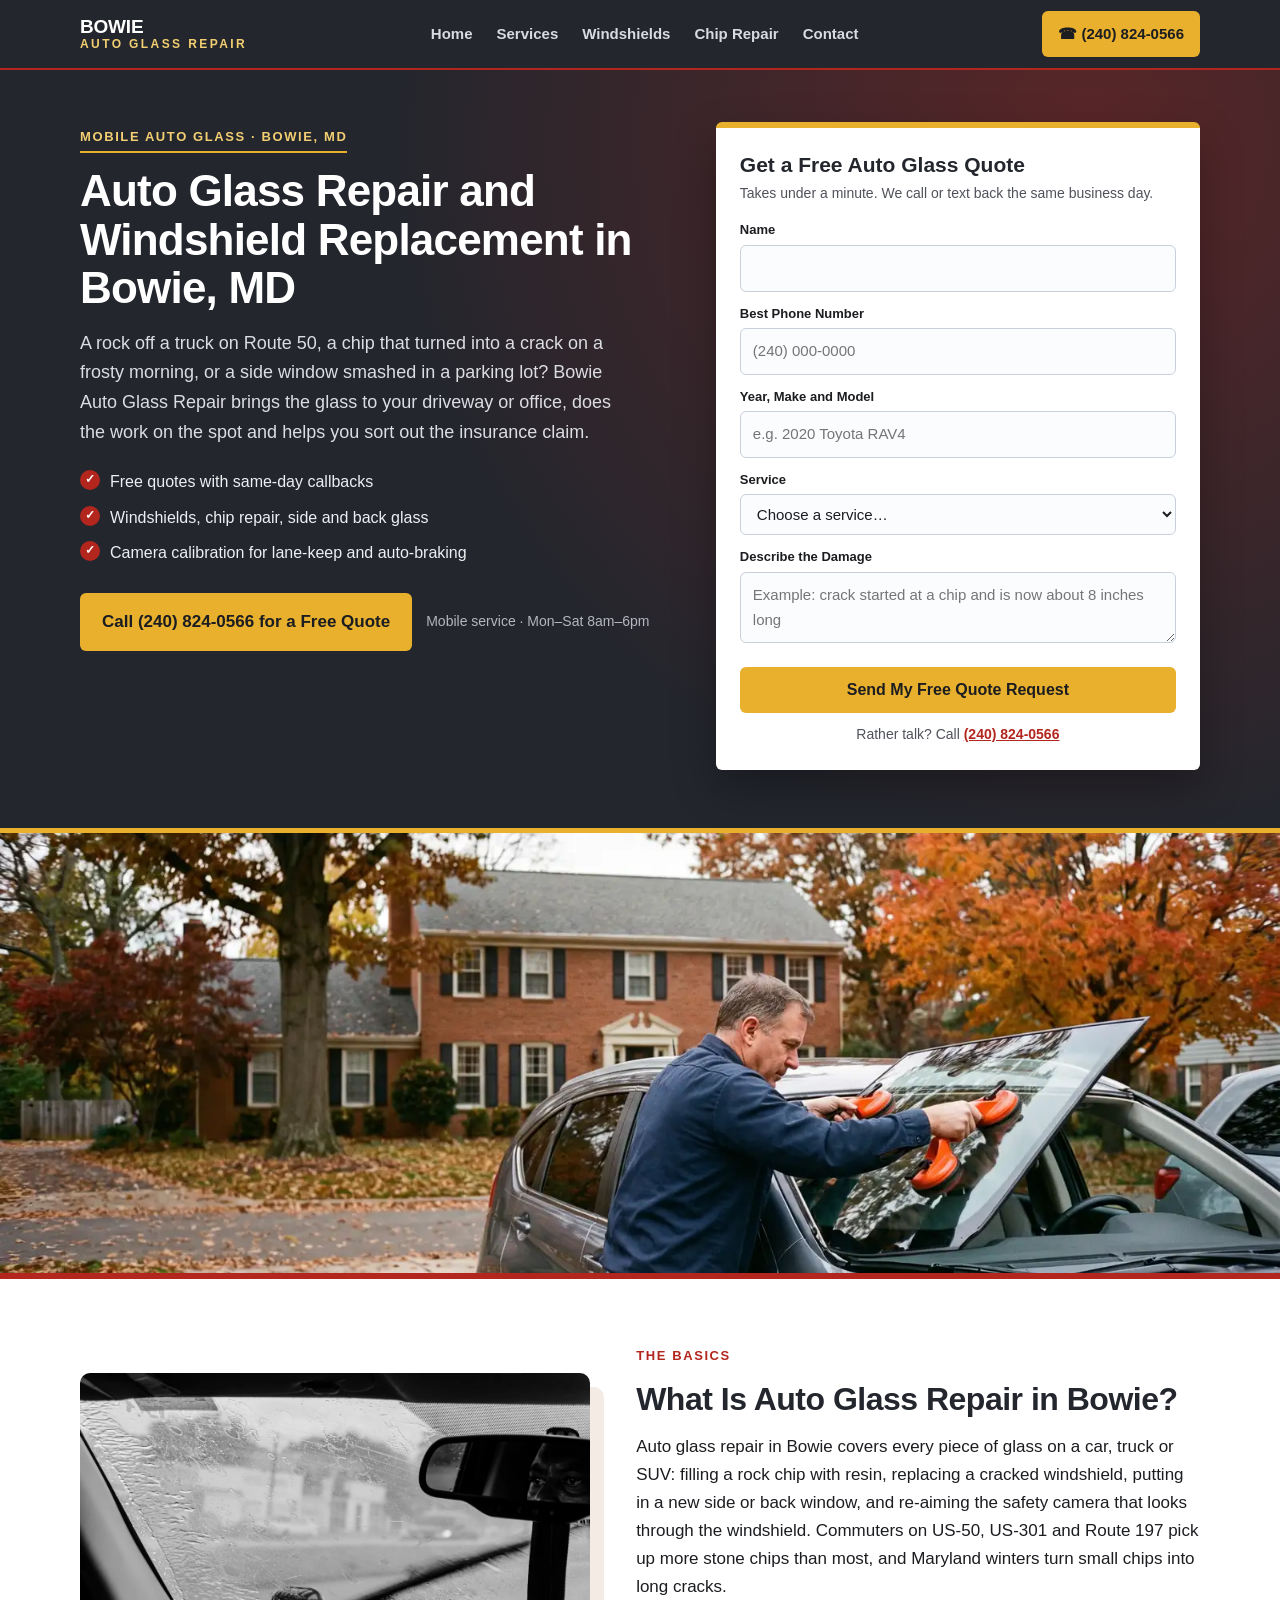
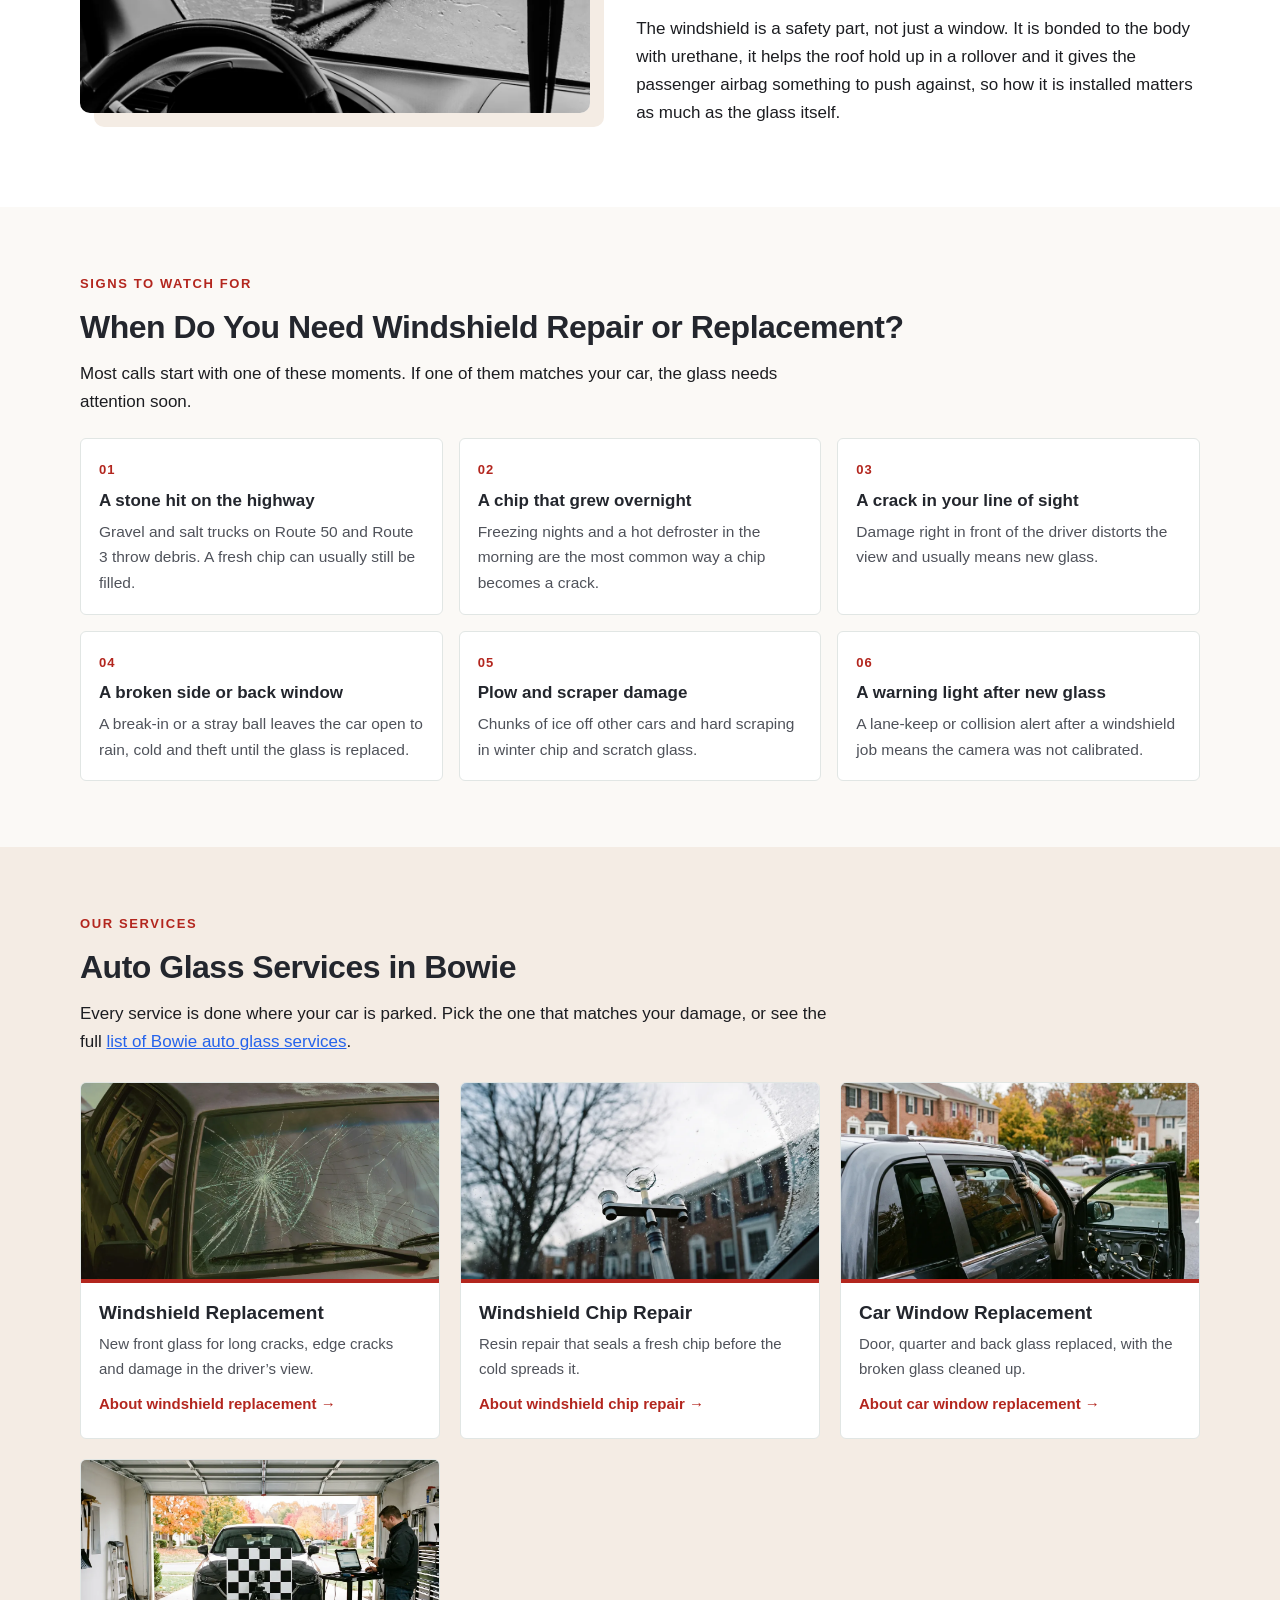
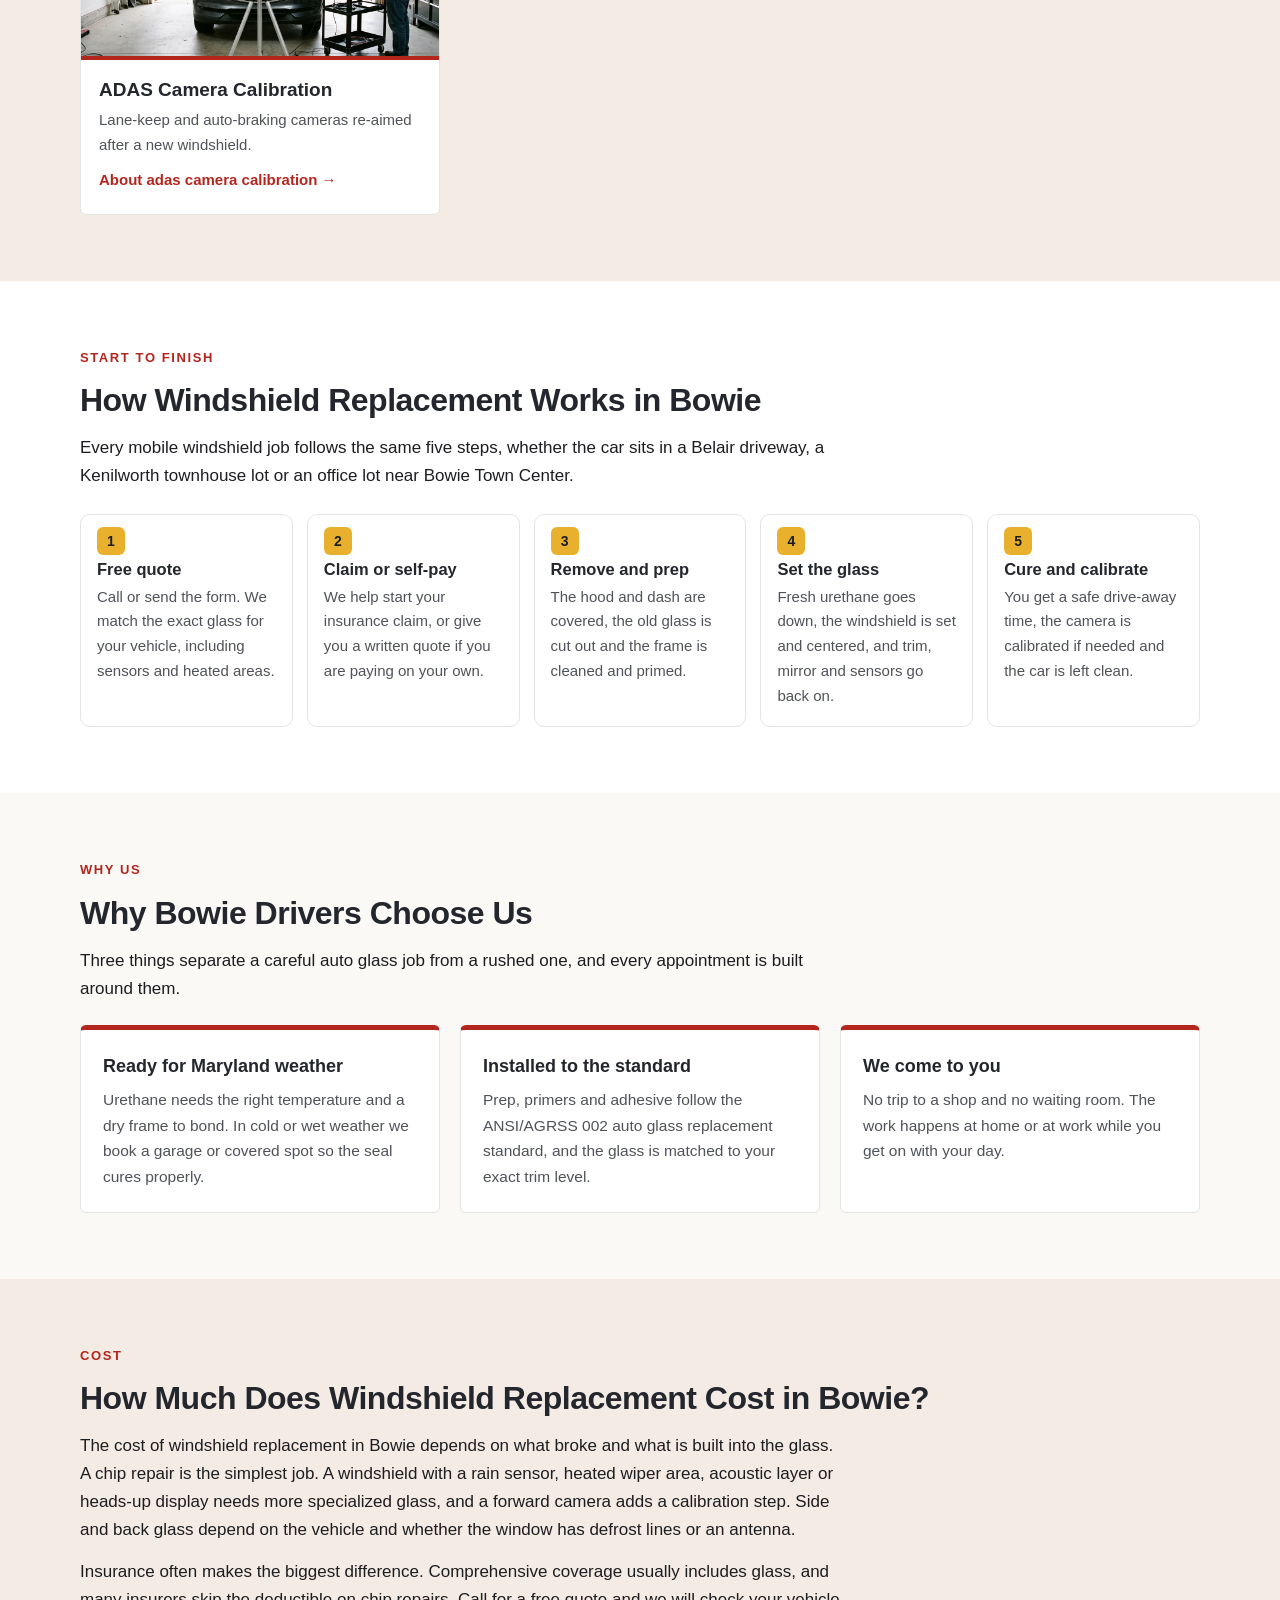
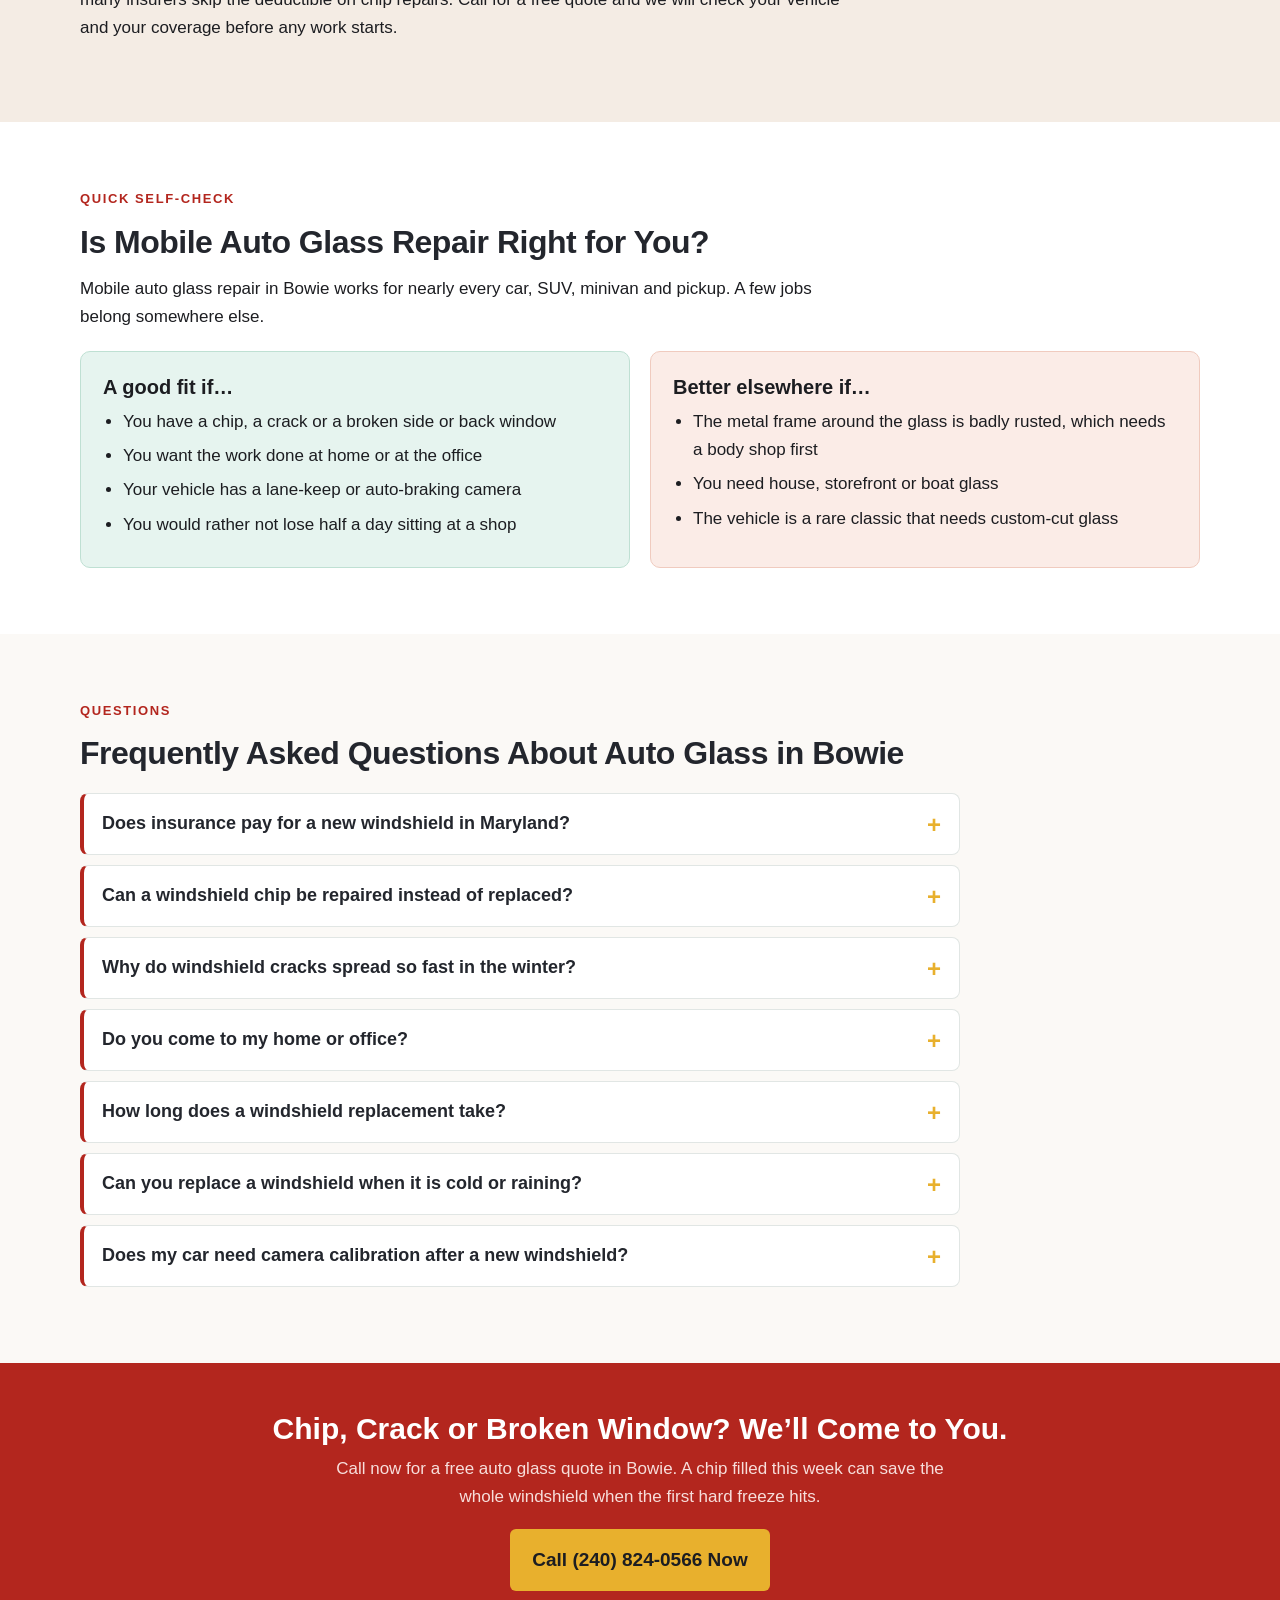
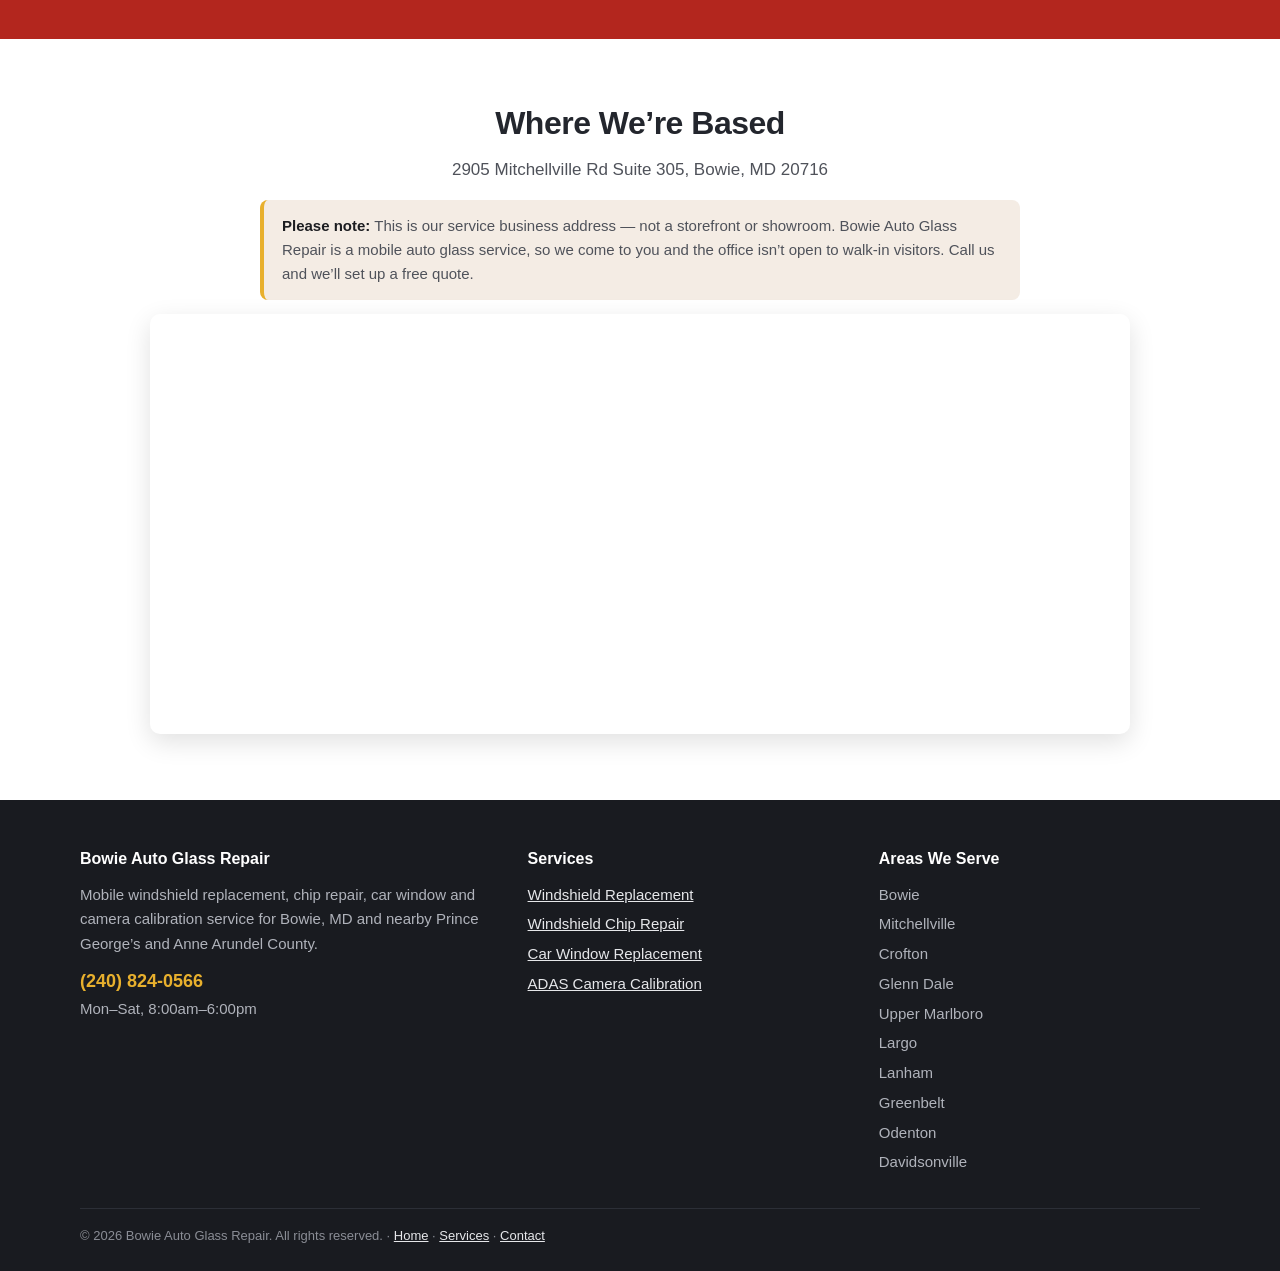
==== index.html @ 9d8c528e "Initial site build: Bowie Auto Glass Repair Co-Authored-By: Claude Opus 5.5 <noreply@anthropic.com> " ====
<!DOCTYPE html>
<html lang="en">
<head>
<meta charset="utf-8">
<meta name="viewport" content="width=device-width, initial-scale=1">
<title>Windshield Replacement Bowie MD | Mobile Auto Glass</title>
<meta name="description" content="Auto glass repair and windshield replacement in Bowie, MD. Mobile chip repair, car windows and ADAS calibration at your home or work. Free quotes.">
<link rel="canonical" href="https://www.bowieautoglassrepair.com/">
<meta property="og:title" content="Windshield Replacement Bowie MD | Mobile Auto Glass">
<meta property="og:description" content="Auto glass repair and windshield replacement in Bowie, MD. Mobile chip repair, car windows and ADAS calibration at your home or work. Free quotes.">
<meta property="og:type" content="website">
<meta property="og:url" content="https://www.bowieautoglassrepair.com/">
<meta property="og:image" content="https://www.bowieautoglassrepair.com/bowie-windshield-replacement-driveway.webp">
<link rel="stylesheet" href="styles.css">
<script type="application/ld+json">{
 "@context": "https://schema.org",
 "@type": "LocalBusiness",
 "name": "Bowie Auto Glass Repair",
 "telephone": "(240) 824-0566",
 "url": "https://www.bowieautoglassrepair.com/",
 "image": "https://www.bowieautoglassrepair.com/bowie-windshield-replacement-driveway.webp",
 "address": {
  "@type": "PostalAddress",
  "streetAddress": "2905 Mitchellville Rd Suite 305",
  "addressLocality": "Bowie",
  "addressRegion": "MD",
  "postalCode": "20716",
  "addressCountry": "US"
 },
 "areaServed": [
  "Bowie, MD",
  "Mitchellville, MD",
  "Crofton, MD",
  "Glenn Dale, MD",
  "Upper Marlboro, MD",
  "Largo, MD",
  "Lanham, MD",
  "Greenbelt, MD",
  "Odenton, MD",
  "Davidsonville, MD"
 ],
 "description": "Mobile auto glass repair and windshield replacement in Bowie, MD",
 "openingHours": "Mo-Sa 08:00-18:00"
}</script>
<script type="application/ld+json">{
 "@context": "https://schema.org",
 "@type": "FAQPage",
 "mainEntity": [
  {
   "@type": "Question",
   "name": "Does insurance pay for a new windshield in Maryland?",
   "acceptedAnswer": {
    "@type": "Answer",
    "text": "Glass damage is usually covered under the comprehensive part of an auto policy. Maryland does not have a law that waives the deductible for windshields, so what you pay depends on your deductible and whether your policy adds full glass coverage. Many insurers waive the deductible for a chip repair, so fixing a chip early often costs nothing."
   }
  },
  {
   "@type": "Question",
   "name": "Can a windshield chip be repaired instead of replaced?",
   "acceptedAnswer": {
    "@type": "Answer",
    "text": "Often it can. A chip smaller than a quarter, or a single crack shorter than about six inches, can usually be filled with resin if it is not at the edge of the glass or right in front of the driver. Tell us the size and where it sits and we will say which fix fits."
   }
  },
  {
   "@type": "Question",
   "name": "Why do windshield cracks spread so fast in the winter?",
   "acceptedAnswer": {
    "@type": "Answer",
    "text": "A chip is a weak spot in the outer layer of glass. On a cold Bowie morning, blasting hot defrost air or pouring warm water on an icy windshield makes the glass expand unevenly, and that stress runs the chip into a crack. Water that seeps into the chip and freezes overnight pushes it open too."
   }
  },
  {
   "@type": "Question",
   "name": "Do you come to my home or office?",
   "acceptedAnswer": {
    "@type": "Answer",
    "text": "Yes. Bowie Auto Glass Repair is a mobile service, so the technician works in your driveway, a townhouse lot or the parking lot at your job. The address on this site is a service office, not a shop where you drop the car off."
   }
  },
  {
   "@type": "Question",
   "name": "How long does a windshield replacement take?",
   "acceptedAnswer": {
    "@type": "Answer",
    "text": "The install takes about an hour. After that the urethane adhesive needs one to three hours before the car is safe to drive, depending on the product and the temperature. A chip repair is much quicker, usually about 30 minutes."
   }
  },
  {
   "@type": "Question",
   "name": "Can you replace a windshield when it is cold or raining?",
   "acceptedAnswer": {
    "@type": "Answer",
    "text": "The glass and the frame have to be dry and the adhesive needs to be within its working temperature to bond. In rain, snow or hard cold we work in a garage or a covered parking deck, or move the appointment to a better day."
   }
  },
  {
   "@type": "Question",
   "name": "Does my car need camera calibration after a new windshield?",
   "acceptedAnswer": {
    "@type": "Answer",
    "text": "If the vehicle has lane-keep assist, automatic emergency braking or adaptive cruise control, the camera behind the rearview mirror usually needs to be calibrated after the glass is replaced. We check for it when we give the quote."
   }
  }
 ]
}</script>
</head>
<body>
<!-- NAV -->
<header class="nav">
  <div class="wrap nav-in">
    <a class="brand" href="/">Bowie<span>Auto Glass Repair</span></a>
    <ul class="links">
      <li><a href="/">Home</a></li>
      <li><a href="services.html">Services</a></li>
      <li><a href="windshield-replacement-bowie-md.html">Windshields</a></li>
      <li><a href="windshield-repair-bowie-md.html">Chip Repair</a></li>
      <li><a href="contact.html">Contact</a></li>
    </ul>
    <a class="nav-call" href="tel:+12408240566">&#9742; (240) 824-0566</a>
  </div>
</header>
<!-- HERO -->
<section class="hero">
  <div class="wrap hero-grid">
    <div>
      <span class="tag">Mobile Auto Glass &middot; Bowie, MD</span>
      <h1>Auto Glass Repair and Windshield Replacement in Bowie, MD</h1>
      <p class="lead">A rock off a truck on Route 50, a chip that turned into a crack on a frosty morning, or a side window smashed in a parking lot? Bowie Auto Glass Repair brings the glass to your driveway or office, does the work on the spot and helps you sort out the insurance claim.</p>
      <ul class="hero-points"><li>Free quotes with same-day callbacks</li><li>Windshields, chip repair, side and back glass</li><li>Camera calibration for lane-keep and auto-braking</li></ul>
      <div class="call-big">
        <a class="btn btn-sun" href="tel:+12408240566">Call (240) 824-0566 for a Free Quote</a>
        <small>Mobile service &middot; Mon&ndash;Sat 8am&ndash;6pm</small>
      </div>
    </div>
    <div>
      <form class="quote" action="https://formspree.io/f/meaqqney" method="POST">
        <h2>Get a Free Auto Glass Quote</h2>
        <p class="sub">Takes under a minute. We call or text back the same business day.</p>
        <input type="hidden" name="_subject" value="New lead - Auto Glass Bowie (home)">
        <div class="field"><label for="q-name">Name</label><input id="q-name" name="name" type="text" autocomplete="name" required></div>
        <div class="field"><label for="q-phone">Best Phone Number</label><input id="q-phone" name="phone" type="tel" autocomplete="tel" placeholder="(240) 000-0000" required></div>
        <div class="field"><label for="q-vehicle">Year, Make and Model</label><input id="q-vehicle" name="vehicle" type="text" placeholder="e.g. 2020 Toyota RAV4"></div>
        <div class="field"><label for="q-service">Service</label><select id="q-service" name="service"><option value="">Choose a service&hellip;</option><option>Windshield Replacement</option><option>Windshield Chip Repair</option><option>Car Window Replacement</option><option>ADAS Camera Calibration</option><option>Something else / not sure</option></select></div>
        <div class="field"><label for="q-details">Describe the Damage</label><textarea id="q-details" name="details" placeholder="Example: crack started at a chip and is now about 8 inches long"></textarea></div>
        <input type="text" name="_gotcha" style="display:none" tabindex="-1" autocomplete="off">
        <button type="submit">Send My Free Quote Request</button>
        <p class="alt">Rather talk? Call <a href="tel:+12408240566">(240) 824-0566</a></p>
      </form>
    </div>
  </div>
</section>
<div class="band"><img src="bowie-windshield-replacement-driveway.webp" alt="Technician installing a new windshield on an SUV in a Bowie, MD driveway" width="1600" height="900"></div>

<!-- WHAT -->
<section class="sec alt">
  <div class="wrap two">
    <img src="iced-windshield-wipers.webp" alt="Iced-over windshield seen from the driver seat on a winter morning near Bowie" loading="lazy" width="1200" height="800">
    <div>
      <p class="kicker">The basics</p>
      <h2>What Is Auto Glass Repair in Bowie?</h2>
      <p>Auto glass repair in Bowie covers every piece of glass on a car, truck or SUV: filling a rock chip with resin, replacing a cracked windshield, putting in a new side or back window, and re-aiming the safety camera that looks through the windshield. Commuters on US-50, US-301 and Route 197 pick up more stone chips than most, and Maryland winters turn small chips into long cracks.</p>
      <p>The windshield is a safety part, not just a window. It is bonded to the body with urethane, it helps the roof hold up in a rollover and it gives the passenger airbag something to push against, so how it is installed matters as much as the glass itself.</p>
    </div>
  </div>
</section>

<!-- WHEN -->
<section class="sec">
  <div class="wrap">
    <p class="kicker">Signs to watch for</p>
    <h2>When Do You Need Windshield Repair or Replacement?</h2>
    <p>Most calls start with one of these moments. If one of them matches your car, the glass needs attention soon.</p>
    <div class="signs"><div class="sign"><strong>A stone hit on the highway</strong><p>Gravel and salt trucks on Route 50 and Route 3 throw debris. A fresh chip can usually still be filled.</p></div><div class="sign"><strong>A chip that grew overnight</strong><p>Freezing nights and a hot defroster in the morning are the most common way a chip becomes a crack.</p></div><div class="sign"><strong>A crack in your line of sight</strong><p>Damage right in front of the driver distorts the view and usually means new glass.</p></div><div class="sign"><strong>A broken side or back window</strong><p>A break-in or a stray ball leaves the car open to rain, cold and theft until the glass is replaced.</p></div><div class="sign"><strong>Plow and scraper damage</strong><p>Chunks of ice off other cars and hard scraping in winter chip and scratch glass.</p></div><div class="sign"><strong>A warning light after new glass</strong><p>A lane-keep or collision alert after a windshield job means the camera was not calibrated.</p></div></div>
  </div>
</section>

<!-- SERVICES GRID -->
<section class="sec coq">
  <div class="wrap">
    <p class="kicker">Our services</p>
    <h2>Auto Glass Services in Bowie</h2>
    <p>Every service is done where your car is parked. Pick the one that matches your damage, or see the full <a class="body-link" href="services.html" style="color: #2563eb; text-decoration: underline;">list of Bowie auto glass services</a>.</p>
    <div class="cards"><a class="card" href="windshield-replacement-bowie-md.html"><img src="broken-windshield-spiderweb-crack.webp" alt="Broken windshield ready for replacement in Bowie" loading="lazy" width="600" height="400"><div class="cb"><h3>Windshield Replacement</h3><p>New front glass for long cracks, edge cracks and damage in the driver&rsquo;s view.</p><span class="more">About windshield replacement &rarr;</span></div></a><a class="card" href="windshield-repair-bowie-md.html"><img src="windshield-chip-repair-bowie.webp" alt="Windshield chip repair tool on a frosty windshield in Bowie, MD" loading="lazy" width="600" height="400"><div class="cb"><h3>Windshield Chip Repair</h3><p>Resin repair that seals a fresh chip before the cold spreads it.</p><span class="more">About windshield chip repair &rarr;</span></div></a><a class="card" href="car-window-replacement-bowie-md.html"><img src="car-door-window-replacement.webp" alt="Technician replacing a minivan door window in a Bowie townhouse lot" loading="lazy" width="600" height="400"><div class="cb"><h3>Car Window Replacement</h3><p>Door, quarter and back glass replaced, with the broken glass cleaned up.</p><span class="more">About car window replacement &rarr;</span></div></a><a class="card" href="adas-calibration-bowie-md.html"><img src="adas-camera-calibration-garage.webp" alt="ADAS camera calibration target set up in a Bowie garage" loading="lazy" width="600" height="400"><div class="cb"><h3>ADAS Camera Calibration</h3><p>Lane-keep and auto-braking cameras re-aimed after a new windshield.</p><span class="more">About adas camera calibration &rarr;</span></div></a></div>
  </div>
</section>

<!-- HOW -->
<section class="sec alt">
  <div class="wrap">
    <p class="kicker">Start to finish</p>
    <h2>How Windshield Replacement Works in Bowie</h2>
    <p>Every mobile windshield job follows the same five steps, whether the car sits in a Belair driveway, a Kenilworth townhouse lot or an office lot near Bowie Town Center.</p>
    <ol class="steps">
      <li data-n="1"><strong>Free quote</strong><p>Call or send the form. We match the exact glass for your vehicle, including sensors and heated areas.</p></li>
      <li data-n="2"><strong>Claim or self-pay</strong><p>We help start your insurance claim, or give you a written quote if you are paying on your own.</p></li>
      <li data-n="3"><strong>Remove and prep</strong><p>The hood and dash are covered, the old glass is cut out and the frame is cleaned and primed.</p></li>
      <li data-n="4"><strong>Set the glass</strong><p>Fresh urethane goes down, the windshield is set and centered, and trim, mirror and sensors go back on.</p></li>
      <li data-n="5"><strong>Cure and calibrate</strong><p>You get a safe drive-away time, the camera is calibrated if needed and the car is left clean.</p></li>
    </ol>
  </div>
</section>

<!-- WHY -->
<section class="sec">
  <div class="wrap">
    <p class="kicker">Why us</p>
    <h2>Why Bowie Drivers Choose Us</h2>
    <p>Three things separate a careful auto glass job from a rushed one, and every appointment is built around them.</p>
    <div class="why">
      <div><strong>Ready for Maryland weather</strong><p>Urethane needs the right temperature and a dry frame to bond. In cold or wet weather we book a garage or covered spot so the seal cures properly.</p></div>
      <div><strong>Installed to the standard</strong><p>Prep, primers and adhesive follow the ANSI/AGRSS 002 auto glass replacement standard, and the glass is matched to your exact trim level.</p></div>
      <div><strong>We come to you</strong><p>No trip to a shop and no waiting room. The work happens at home or at work while you get on with your day.</p></div>
    </div>
  </div>
</section>

<!-- COST -->
<section class="sec coq">
  <div class="wrap">
    <p class="kicker">Cost</p>
    <h2>How Much Does Windshield Replacement Cost in Bowie?</h2>
    <p>The cost of windshield replacement in Bowie depends on what broke and what is built into the glass. A chip repair is the simplest job. A windshield with a rain sensor, heated wiper area, acoustic layer or heads-up display needs more specialized glass, and a forward camera adds a calibration step. Side and back glass depend on the vehicle and whether the window has defrost lines or an antenna.</p>
    <p>Insurance often makes the biggest difference. Comprehensive coverage usually includes glass, and many insurers skip the deductible on chip repairs. Call for a free quote and we will check your vehicle and your coverage before any work starts.</p>
  </div>
</section>

<!-- FIT -->
<section class="sec alt">
  <div class="wrap">
    <p class="kicker">Quick self-check</p>
    <h2>Is Mobile Auto Glass Repair Right for You?</h2>
    <p>Mobile auto glass repair in Bowie works for nearly every car, SUV, minivan and pickup. A few jobs belong somewhere else.</p>
    <div class="fit">
      <div class="yes"><h3>A good fit if&hellip;</h3><ul><li>You have a chip, a crack or a broken side or back window</li><li>You want the work done at home or at the office</li><li>Your vehicle has a lane-keep or auto-braking camera</li><li>You would rather not lose half a day sitting at a shop</li></ul></div>
      <div class="no"><h3>Better elsewhere if&hellip;</h3><ul><li>The metal frame around the glass is badly rusted, which needs a body shop first</li><li>You need house, storefront or boat glass</li><li>The vehicle is a rare classic that needs custom-cut glass</li></ul></div>
    </div>
  </div>
</section>

<!-- FAQ -->
<section class="sec">
  <div class="wrap">
    <p class="kicker">Questions</p>
    <h2>Frequently Asked Questions About Auto Glass in Bowie</h2>
    <div class="faq"><details><summary><h3>Does insurance pay for a new windshield in Maryland?</h3></summary><div class="ans"><p>Glass damage is usually covered under the comprehensive part of an auto policy. Maryland does not have a law that waives the deductible for windshields, so what you pay depends on your deductible and whether your policy adds full glass coverage. Many insurers waive the deductible for a chip repair, so fixing a chip early often costs nothing.</p></div></details><details><summary><h3>Can a windshield chip be repaired instead of replaced?</h3></summary><div class="ans"><p>Often it can. A chip smaller than a quarter, or a single crack shorter than about six inches, can usually be filled with resin if it is not at the edge of the glass or right in front of the driver. Tell us the size and where it sits and we will say which fix fits.</p></div></details><details><summary><h3>Why do windshield cracks spread so fast in the winter?</h3></summary><div class="ans"><p>A chip is a weak spot in the outer layer of glass. On a cold Bowie morning, blasting hot defrost air or pouring warm water on an icy windshield makes the glass expand unevenly, and that stress runs the chip into a crack. Water that seeps into the chip and freezes overnight pushes it open too.</p></div></details><details><summary><h3>Do you come to my home or office?</h3></summary><div class="ans"><p>Yes. Bowie Auto Glass Repair is a mobile service, so the technician works in your driveway, a townhouse lot or the parking lot at your job. The address on this site is a service office, not a shop where you drop the car off.</p></div></details><details><summary><h3>How long does a windshield replacement take?</h3></summary><div class="ans"><p>The install takes about an hour. After that the urethane adhesive needs one to three hours before the car is safe to drive, depending on the product and the temperature. A chip repair is much quicker, usually about 30 minutes.</p></div></details><details><summary><h3>Can you replace a windshield when it is cold or raining?</h3></summary><div class="ans"><p>The glass and the frame have to be dry and the adhesive needs to be within its working temperature to bond. In rain, snow or hard cold we work in a garage or a covered parking deck, or move the appointment to a better day.</p></div></details><details><summary><h3>Does my car need camera calibration after a new windshield?</h3></summary><div class="ans"><p>If the vehicle has lane-keep assist, automatic emergency braking or adaptive cruise control, the camera behind the rearview mirror usually needs to be calibrated after the glass is replaced. We check for it when we give the quote.</p></div></details></div>
  </div>
</section>
<!-- CTA -->
<section class="cta">
  <div class="wrap">
    <h2>Chip, Crack or Broken Window? We&rsquo;ll Come to You.</h2>
    <p>Call now for a free auto glass quote in Bowie. A chip filled this week can save the whole windshield when the first hard freeze hits.</p>
    <a class="btn btn-pine" href="tel:+12408240566">Call (240) 824-0566 Now</a>
  </div>
</section>

<!-- MAP / LOCATION -->
<section class="sec alt">
  <div class="wrap" style="text-align:center;">
    <h2>Where We&rsquo;re Based</h2>
    <p style="margin:0 auto 16px;color:var(--muted);">2905 Mitchellville Rd Suite 305, Bowie, MD 20716</p>
    <p class="note"><strong style="color:var(--ink);">Please note:</strong> This is our service business address &mdash; not a storefront or showroom. Bowie Auto Glass Repair is a mobile auto glass service, so we come to you and the office isn&rsquo;t open to walk-in visitors. Call us and we&rsquo;ll set up a free quote.</p>
    <div class="mapbox">
      <iframe title="Map to Bowie Auto Glass Repair service address, 2905 Mitchellville Rd Suite 305, Bowie, MD 20716" src="https://www.google.com/maps?q=2905%20Mitchellville%20Rd%20Suite%20305%2C%20Bowie%2C%20MD%2020716&amp;output=embed" loading="lazy" referrerpolicy="no-referrer-when-downgrade" allowfullscreen></iframe>
    </div>
  </div>
</section>
<!-- FOOTER -->
<footer class="foot">
  <div class="wrap">
    <div class="foot-grid">
      <div>
        <h4>Bowie Auto Glass Repair</h4>
        <p>Mobile windshield replacement, chip repair, car window and camera calibration service for Bowie, MD and nearby Prince George&rsquo;s and Anne Arundel County.</p>
        <p style="margin-top:10px;"><a class="tel" href="tel:+12408240566">(240) 824-0566</a></p>
        <p>Mon&ndash;Sat, 8:00am&ndash;6:00pm</p>
      </div>
      <div>
        <h4>Services</h4>
        <ul><li><a href="windshield-replacement-bowie-md.html">Windshield Replacement</a></li><li><a href="windshield-repair-bowie-md.html">Windshield Chip Repair</a></li><li><a href="car-window-replacement-bowie-md.html">Car Window Replacement</a></li><li><a href="adas-calibration-bowie-md.html">ADAS Camera Calibration</a></li></ul>
      </div>
      <div>
        <h4>Areas We Serve</h4>
        <ul><li>Bowie</li><li>Mitchellville</li><li>Crofton</li><li>Glenn Dale</li><li>Upper Marlboro</li><li>Largo</li><li>Lanham</li><li>Greenbelt</li><li>Odenton</li><li>Davidsonville</li></ul>
      </div>
    </div>
    <p class="copy">&copy; 2026 Bowie Auto Glass Repair. All rights reserved. &middot; <a href="/">Home</a> &middot; <a href="services.html">Services</a> &middot; <a href="contact.html">Contact</a></p>
  </div>
</footer>
</body>
</html>
---- styles.css ----
/* Bowie Auto Glass Repair - styles.css */
:root{
  --ink:#1c1d21;
  --navy:#23262d;
  --navy-2:#30343d;
  --teal:#b3261e;
  --coral:#e8b02d;
  --coral-dark:#d29a14;
  --mist:#f4ece4;
  --paper:#fbf9f6;
  --muted:#4f525a;
  --line:#e1e6e4;
  --white:#ffffff;
  --radius:10px;
}
*{box-sizing:border-box;margin:0;padding:0}
html{-webkit-text-size-adjust:100%}
body{font-family:-apple-system,BlinkMacSystemFont,"Segoe UI",Roboto,Helvetica,Arial,sans-serif;color:var(--ink);background:var(--paper);line-height:1.65;font-size:17px}
img{max-width:100%;display:block}
a{color:inherit}
.wrap{max-width:1160px;margin:0 auto;padding:0 20px}

/* NAV */
.nav{position:sticky;top:0;z-index:50;background:var(--navy);box-shadow:0 2px 0 var(--teal)}
.nav-in{display:flex;align-items:center;justify-content:space-between;gap:16px;min-height:68px}
.brand{color:var(--white);text-decoration:none;font-weight:800;font-size:19px;letter-spacing:-.2px;line-height:1.1;text-transform:uppercase}
.brand span{display:block;color:#f3cf72;font-size:12px;letter-spacing:2.4px;font-weight:700}
.links{display:flex;gap:24px;list-style:none}
.links a{color:#d9dbe0;text-decoration:none;font-size:15px;font-weight:600}
.links a:hover{color:var(--white)}
.nav-call{background:var(--coral);color:var(--white);text-decoration:none;font-weight:800;padding:11px 16px;border-radius:6px;font-size:15px;white-space:nowrap}
.nav-call:hover{background:var(--coral-dark)}

/* HERO */
.hero{background:var(--navy);background-image:radial-gradient(circle at 85% 10%,rgba(179,38,30,.38) 0,rgba(179,38,30,0) 55%);color:var(--white);padding:54px 0 58px}
.hero-grid{display:grid;grid-template-columns:1.1fr .9fr;gap:44px;align-items:start}
.tag{display:inline-block;color:#f3cf72;font-size:13px;font-weight:800;letter-spacing:1.6px;text-transform:uppercase;margin-bottom:14px;border-bottom:2px solid var(--coral);padding-bottom:4px}
.hero h1{font-size:44px;line-height:1.1;font-weight:850;letter-spacing:-.8px;margin-bottom:16px}
.hero p.lead{font-size:18px;color:#dcdde2;max-width:560px;margin-bottom:22px}
.hero-points{list-style:none;margin:0 0 26px;display:grid;gap:9px}
.hero-points li{padding-left:30px;position:relative;color:#eeeff2;font-size:16px}
.hero-points li:before{content:"\2713";position:absolute;left:0;top:1px;width:20px;height:20px;border-radius:50%;background:var(--teal);color:var(--white);font-size:12px;font-weight:900;display:flex;align-items:center;justify-content:center}
.btn{display:inline-block;text-decoration:none;font-weight:800;border-radius:6px;padding:15px 22px;font-size:17px}
.btn-sun{background:var(--coral);color:var(--white)}
.btn-sun:hover{background:var(--coral-dark)}
.btn-pine{background:var(--navy);color:var(--white)}
.btn-pine:hover{background:var(--navy-2)}
.call-big{display:flex;align-items:center;gap:14px;flex-wrap:wrap}
.call-big small{color:#b4b7bf;font-size:14px}

/* QUOTE CARD */
.quote{background:var(--white);color:var(--ink);border-radius:var(--radius);padding:24px;border-top:6px solid var(--coral);box-shadow:0 18px 44px rgba(0,0,0,.3)}
.quote h2{font-size:21px;line-height:1.25;margin-bottom:4px;color:var(--navy)}
.quote .sub{color:var(--muted);font-size:14px;margin-bottom:14px}
.field{margin-bottom:11px}
.field label{display:block;font-size:13px;font-weight:700;margin-bottom:4px;color:var(--ink)}
.field input,.field select,.field textarea{width:100%;font:inherit;font-size:15px;padding:10px 12px;border:1px solid #c9d0dc;border-radius:6px;background:#fbfcfe;color:var(--ink)}
.field textarea{min-height:70px;resize:vertical}
.quote button,.form-full button{width:100%;border:0;cursor:pointer;background:var(--coral);color:var(--white);font-weight:800;font-size:16px;padding:14px;border-radius:6px;margin-top:4px}
.quote button:hover,.form-full button:hover{background:var(--coral-dark)}
.quote .alt{font-size:14px;color:var(--muted);text-align:center;margin-top:10px}
.quote .alt a{color:var(--teal);font-weight:800}

/* PHOTO BAND */
.band{background:var(--navy);border-bottom:6px solid var(--teal)}
.band img{width:100%;height:440px;object-fit:cover}
.band.short img{height:330px}

/* SECTIONS */
.sec{padding:66px 0}
.sec.alt{background:var(--white)}
.sec.coq{background:var(--mist)}
.sec h2{font-size:32px;line-height:1.18;letter-spacing:-.5px;margin-bottom:14px;color:var(--navy)}
.sec h3{font-size:20px;line-height:1.3;margin:22px 0 8px;color:var(--ink)}
.sec p{margin-bottom:14px;max-width:760px}
.kicker{font-size:13px;font-weight:800;letter-spacing:1.6px;text-transform:uppercase;color:var(--coral);margin-bottom:8px}
.two{display:grid;grid-template-columns:.95fr 1.05fr;gap:46px;align-items:center}
.two img{border-radius:var(--radius);width:100%;height:auto;box-shadow:14px 14px 0 var(--mist)}
.body-link{color:#2563eb;text-decoration:underline}

/* SIGNS GRID */
.signs{display:grid;grid-template-columns:repeat(3,1fr);gap:16px;margin-top:22px;counter-reset:sg}
.sign{background:var(--white);border:1px solid var(--line);border-radius:var(--radius);padding:20px 18px 18px;position:relative;counter-increment:sg}
.sign:before{content:counter(sg,decimal-leading-zero);display:block;font-size:13px;font-weight:900;color:var(--teal);letter-spacing:1px;margin-bottom:6px}
.sec.alt .sign{background:var(--paper)}
.sign strong{display:block;margin-bottom:4px;color:var(--navy);font-size:17px}
.sign p{margin:0;font-size:15.5px;color:var(--muted)}

/* STEP CARDS (horizontal) */
.steps{list-style:none;margin-top:24px;display:grid;grid-template-columns:repeat(5,1fr);gap:14px}
.steps li{background:var(--white);border-radius:var(--radius);padding:44px 16px 18px;position:relative;border:1px solid var(--line)}
.steps li:before{content:attr(data-n);position:absolute;left:16px;top:12px;width:28px;height:28px;border-radius:6px;background:var(--coral);color:var(--white);font-weight:900;font-size:14px;display:flex;align-items:center;justify-content:center}
.steps strong{display:block;color:var(--navy);font-size:16.5px;margin-bottom:4px;line-height:1.3}
.steps p{margin:0;color:var(--muted);font-size:15px}
.steps.three{grid-template-columns:1fr;gap:12px}

/* CARDS */
.cards{display:grid;grid-template-columns:repeat(3,1fr);gap:20px;margin-top:26px}
.card{background:var(--white);border:1px solid var(--line);border-radius:var(--radius);overflow:hidden;text-decoration:none;color:var(--ink);display:flex;flex-direction:column}
.card img{width:100%;height:200px;object-fit:cover;border-bottom:4px solid var(--teal)}
.card .cb{padding:18px 18px 20px}
.card h3{margin:0 0 6px;font-size:19px;color:var(--navy)}
.card p{margin:0;font-size:15px;color:var(--muted)}
.card .more{display:inline-block;margin-top:10px;font-weight:800;color:var(--coral);font-size:15px}
.card:hover{box-shadow:0 10px 26px rgba(35,38,45,.16)}

/* WHY */
.why{display:grid;grid-template-columns:repeat(3,1fr);gap:20px;margin-top:22px}
.why div{background:var(--white);border:1px solid var(--line);border-top:5px solid var(--teal);border-radius:var(--radius);padding:22px}
.why strong{display:block;color:var(--navy);font-size:18px;margin-bottom:6px}
.why p{margin:0;font-size:15.5px;color:var(--muted)}

/* FIT */
.fit{display:grid;grid-template-columns:1fr 1fr;gap:20px;margin-top:20px}
.fit div{border-radius:var(--radius);padding:22px}
.fit h3{margin-top:0}
.fit ul{padding-left:20px}
.fit li{margin-bottom:6px}
.fit .yes{background:#e6f4ef;border:1px solid #bfe0d3}
.fit .no{background:#fbece7;border:1px solid #f0cbbf}

/* TABLE */
.cmp{width:100%;border-collapse:collapse;margin-top:18px;background:var(--white);border-radius:var(--radius);overflow:hidden;font-size:16px;border:1px solid var(--line)}
.cmp th,.cmp td{text-align:left;padding:12px 14px;border-bottom:1px solid var(--line);vertical-align:top}
.cmp th{background:var(--navy);color:var(--white);font-size:15px}
.cmp tr:nth-child(even) td{background:#f8fafc}
.cmp tr:last-child td{border-bottom:0}

/* FAQ */
.faq{margin-top:20px;max-width:880px}
.faq details{background:var(--white);border:1px solid var(--line);border-left:4px solid var(--teal);border-radius:8px;margin-bottom:10px;padding:0 18px}
.sec.alt .faq details{background:var(--paper)}
.faq summary{cursor:pointer;list-style:none;padding:16px 28px 16px 0;position:relative}
.faq summary::-webkit-details-marker{display:none}
.faq summary:after{content:"+";position:absolute;right:0;top:11px;font-size:24px;color:var(--coral);font-weight:800}
.faq details[open] summary:after{content:"\2013"}
.faq summary h3{display:inline;font-size:18px;margin:0;color:var(--navy)}
.faq .ans{padding:0 0 16px}
.faq .ans p{margin:0;color:var(--muted)}

/* SERVICES PAGE BLOCKS */
.svc{display:grid;grid-template-columns:1fr 340px;gap:32px;align-items:start;padding:32px 0;border-bottom:1px solid var(--line)}
.svc:nth-child(even){grid-template-columns:340px 1fr}
.svc:nth-child(even) img{order:-1}
.svc:last-child{border-bottom:0}
.svc img{border-radius:var(--radius);width:100%;height:230px;object-fit:cover}
.svc h2{font-size:26px;margin-bottom:10px}

/* MAP */
.note{max-width:680px;margin:0 auto 22px;padding:14px 18px;background:var(--mist);border-left:4px solid var(--coral);border-radius:8px;font-size:15px;color:var(--muted);text-align:left;line-height:1.6}
.mapbox{border-radius:var(--radius);overflow:hidden;box-shadow:0 8px 26px rgba(0,0,0,.12);max-width:980px;margin:0 auto}
.mapbox iframe{border:0;display:block;width:100%;height:420px}

/* CONTACT */
.info-grid{display:grid;grid-template-columns:1fr 1fr;gap:36px;align-items:start}
.info{background:var(--white);border:1px solid var(--line);border-radius:var(--radius);padding:24px}
.info dt{font-weight:800;color:var(--navy);margin-top:12px}
.info dt:first-child{margin-top:0}
.info dd{color:var(--muted)}
.form-full{background:var(--white);border:1px solid var(--line);border-top:6px solid var(--coral);border-radius:var(--radius);padding:24px}

/* CTA */
.cta{background:var(--teal);padding:48px 0;text-align:center;color:var(--white)}
.cta h2{font-size:30px;line-height:1.2;color:var(--white);margin-bottom:8px}
.cta p{color:#f7dedb;margin:0 auto 18px;max-width:640px}
.cta .btn-pine{font-size:19px;background:var(--coral)}
.cta .btn-pine:hover{background:var(--coral-dark)}

/* FOOTER */
.foot{background:#191b20;color:#b0b3bb;padding:46px 0 24px;font-size:15px}
.foot-grid{display:grid;grid-template-columns:1.3fr 1fr 1fr;gap:30px}
.foot h4{color:var(--white);font-size:16px;margin-bottom:10px}
.foot a{color:#e6e7ea}
.foot ul{list-style:none}
.foot li{margin-bottom:5px}
.foot .tel{color:var(--coral);font-weight:800;font-size:18px;text-decoration:none}
.copy{border-top:1px solid #2c2f37;margin-top:28px;padding-top:16px;font-size:13px;color:#8a8d95}

/* RESPONSIVE */
@media (max-width:1020px){
  .steps{grid-template-columns:1fr 1fr}
}
@media (max-width:960px){
  .hero-grid,.two,.info-grid{grid-template-columns:1fr}
  .cards,.why,.signs{grid-template-columns:1fr 1fr}
  .svc,.svc:nth-child(even){grid-template-columns:1fr}
  .svc img,.svc:nth-child(even) img{order:-1}
  .foot-grid{grid-template-columns:1fr 1fr}
  .links{display:none}
}
@media (max-width:620px){
  body{font-size:16px}
  .hero{padding:34px 0 40px}
  .hero h1{font-size:31px}
  .sec{padding:46px 0}
  .sec h2{font-size:25px}
  .signs,.cards,.why,.fit,.foot-grid,.steps{grid-template-columns:1fr}
  .two img{box-shadow:none}
  .band img{height:240px}
  .band.short img{height:220px}
  .brand{font-size:16px}
  .brand span{font-size:10px;letter-spacing:1.6px}
  .nav-call{padding:9px 11px;font-size:14px}
  .cmp{font-size:14px}
  .cmp th,.cmp td{padding:9px 8px}
  .mapbox iframe{height:320px}
}

/* Bowie overrides: Maryland gold buttons with dark text, square-ish cards, brick red accents */
.nav-call,.btn-sun,.quote button,.form-full button,.cta .btn-pine{color:var(--ink)}
.steps li:before{color:var(--ink)}
.card,.why div,.sign,.info,.form-full,.quote{border-radius:6px}
.hero{border-bottom:5px solid var(--coral)}
.kicker,.card .more{color:var(--teal)}
.sec.coq .sign,.sec.coq .card{background:var(--white)}
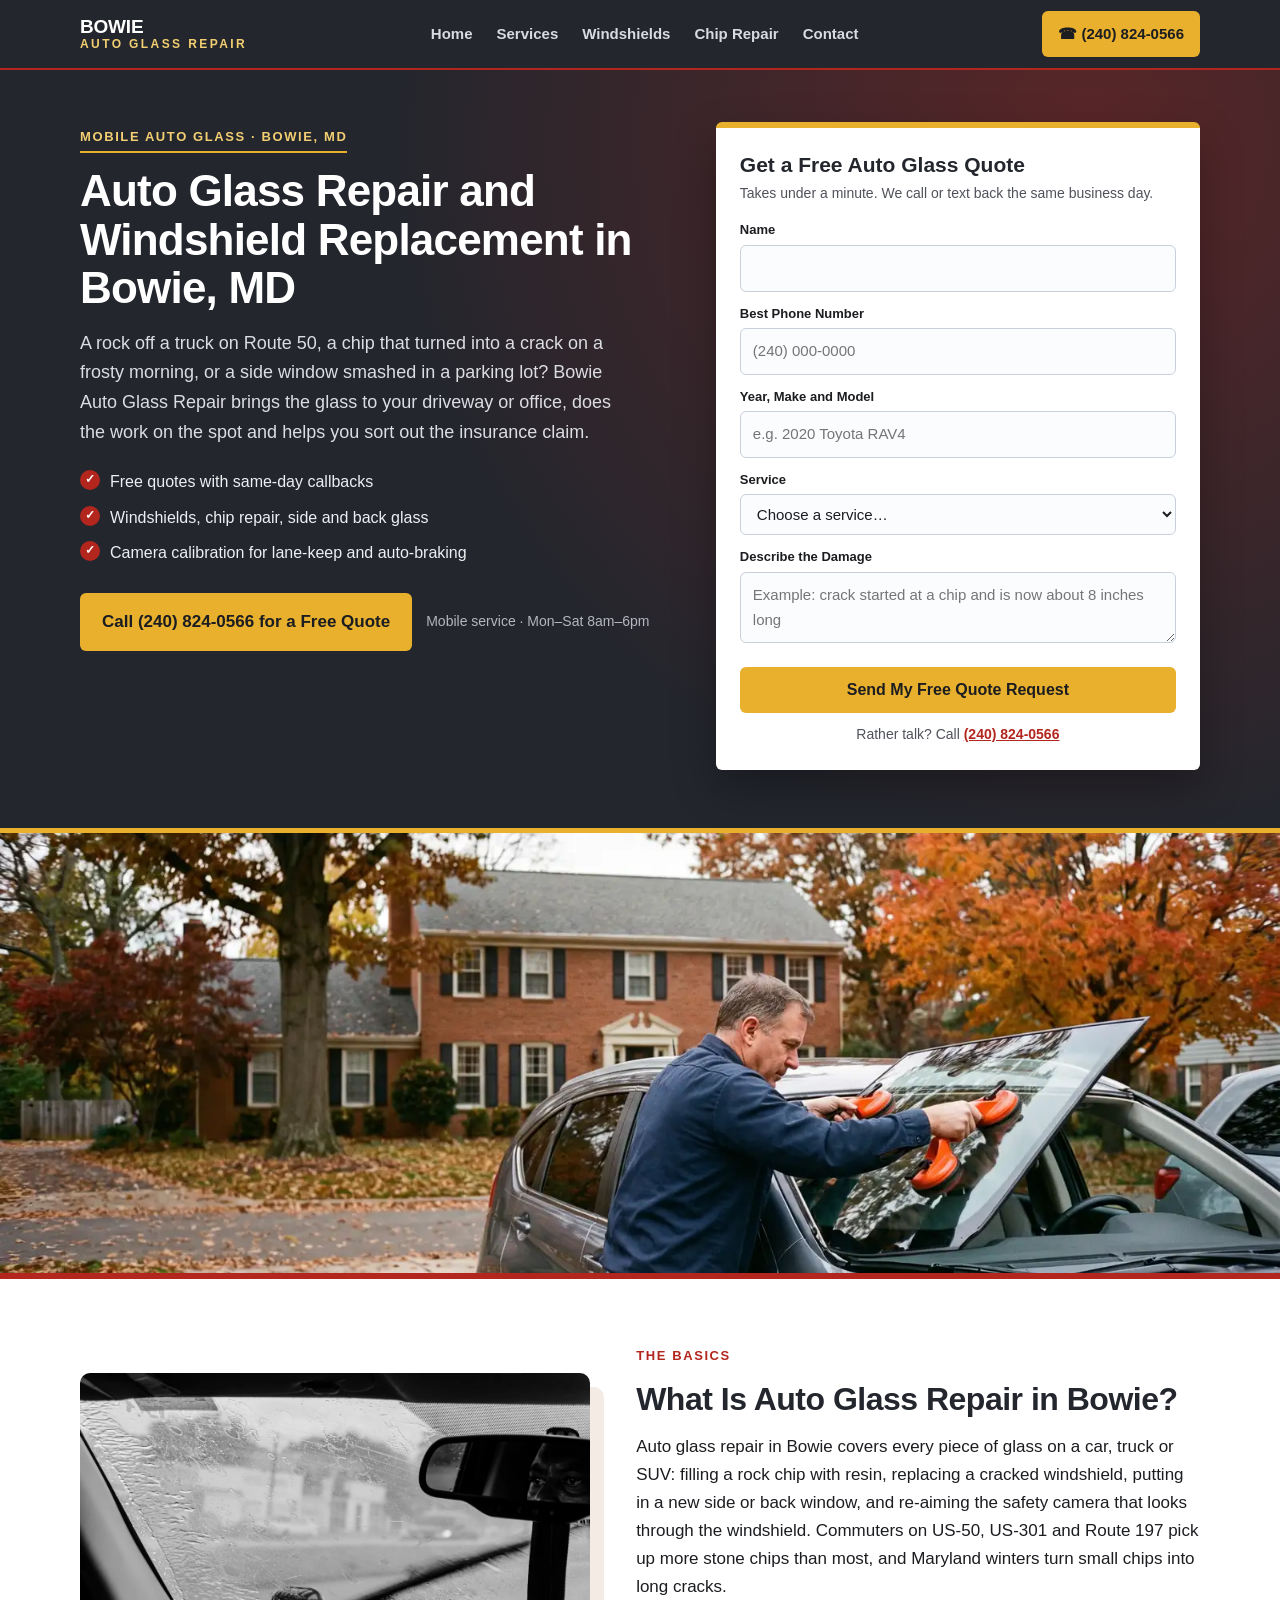
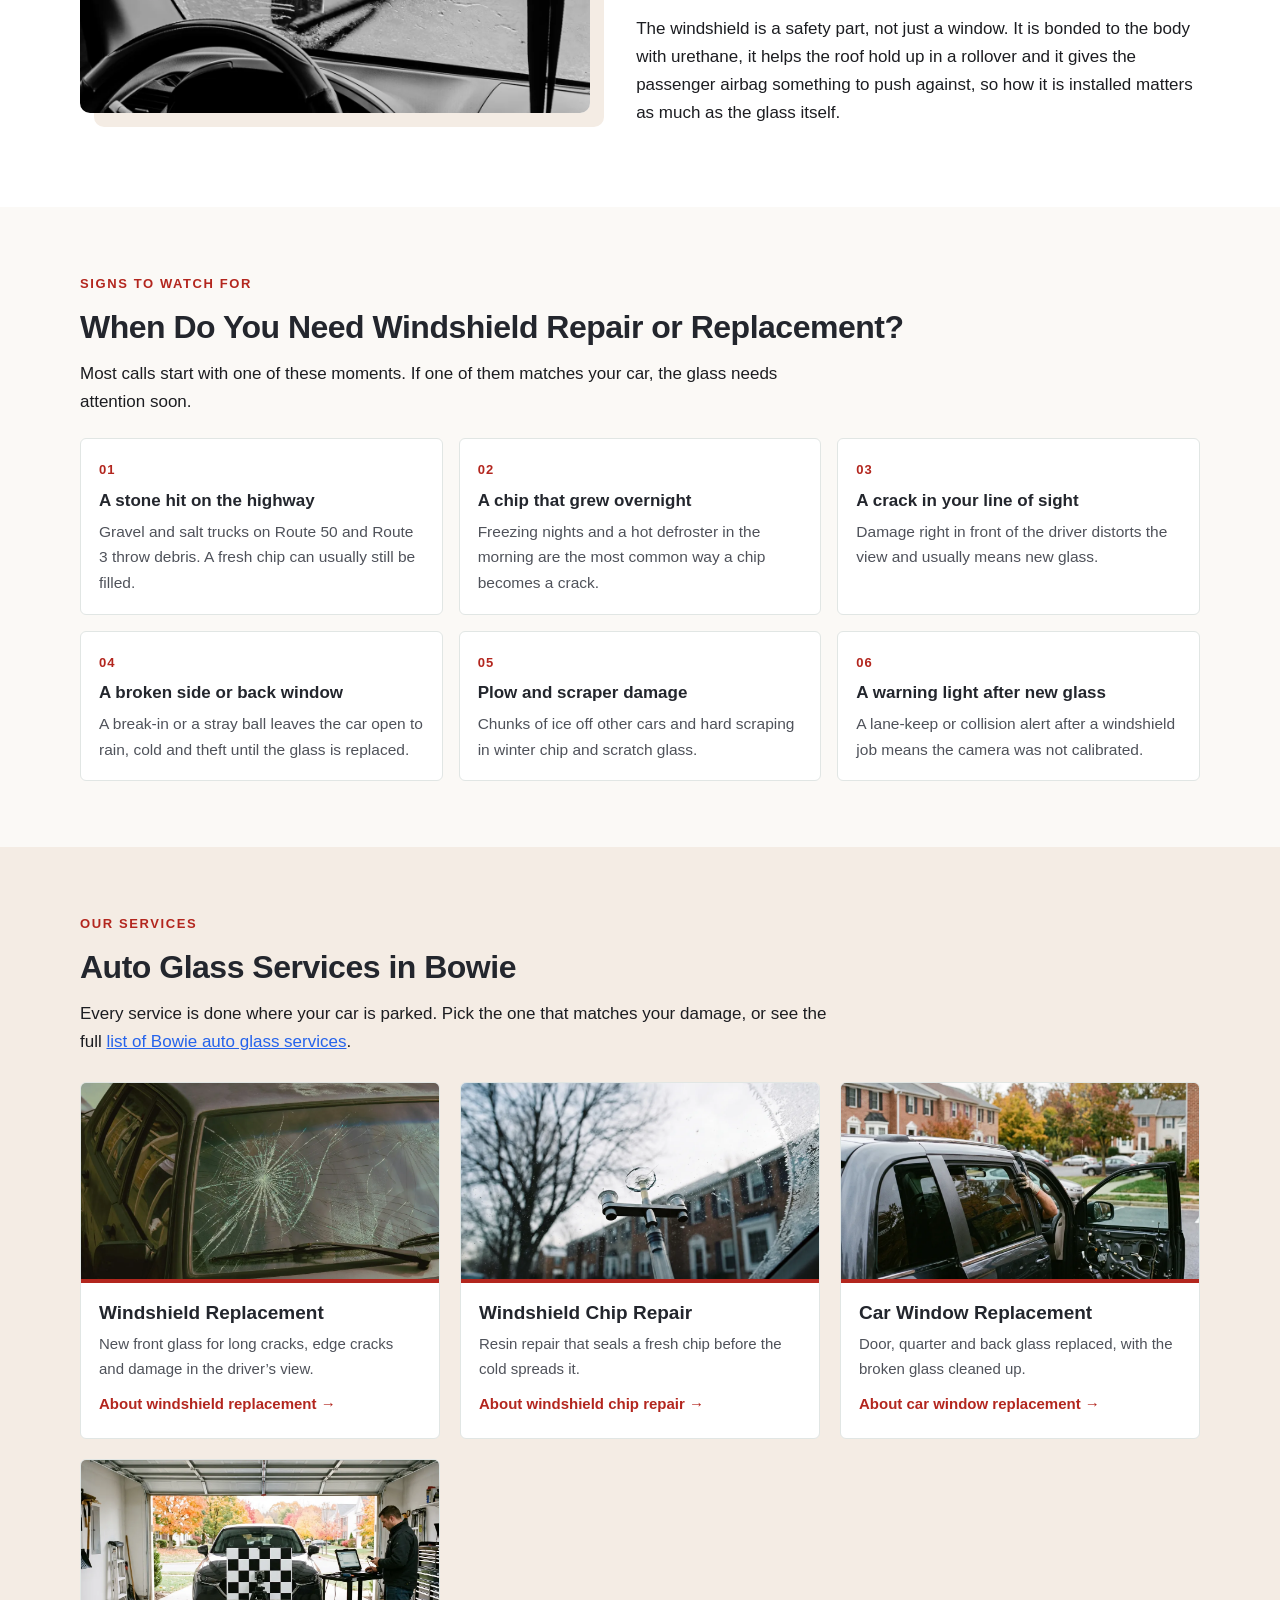
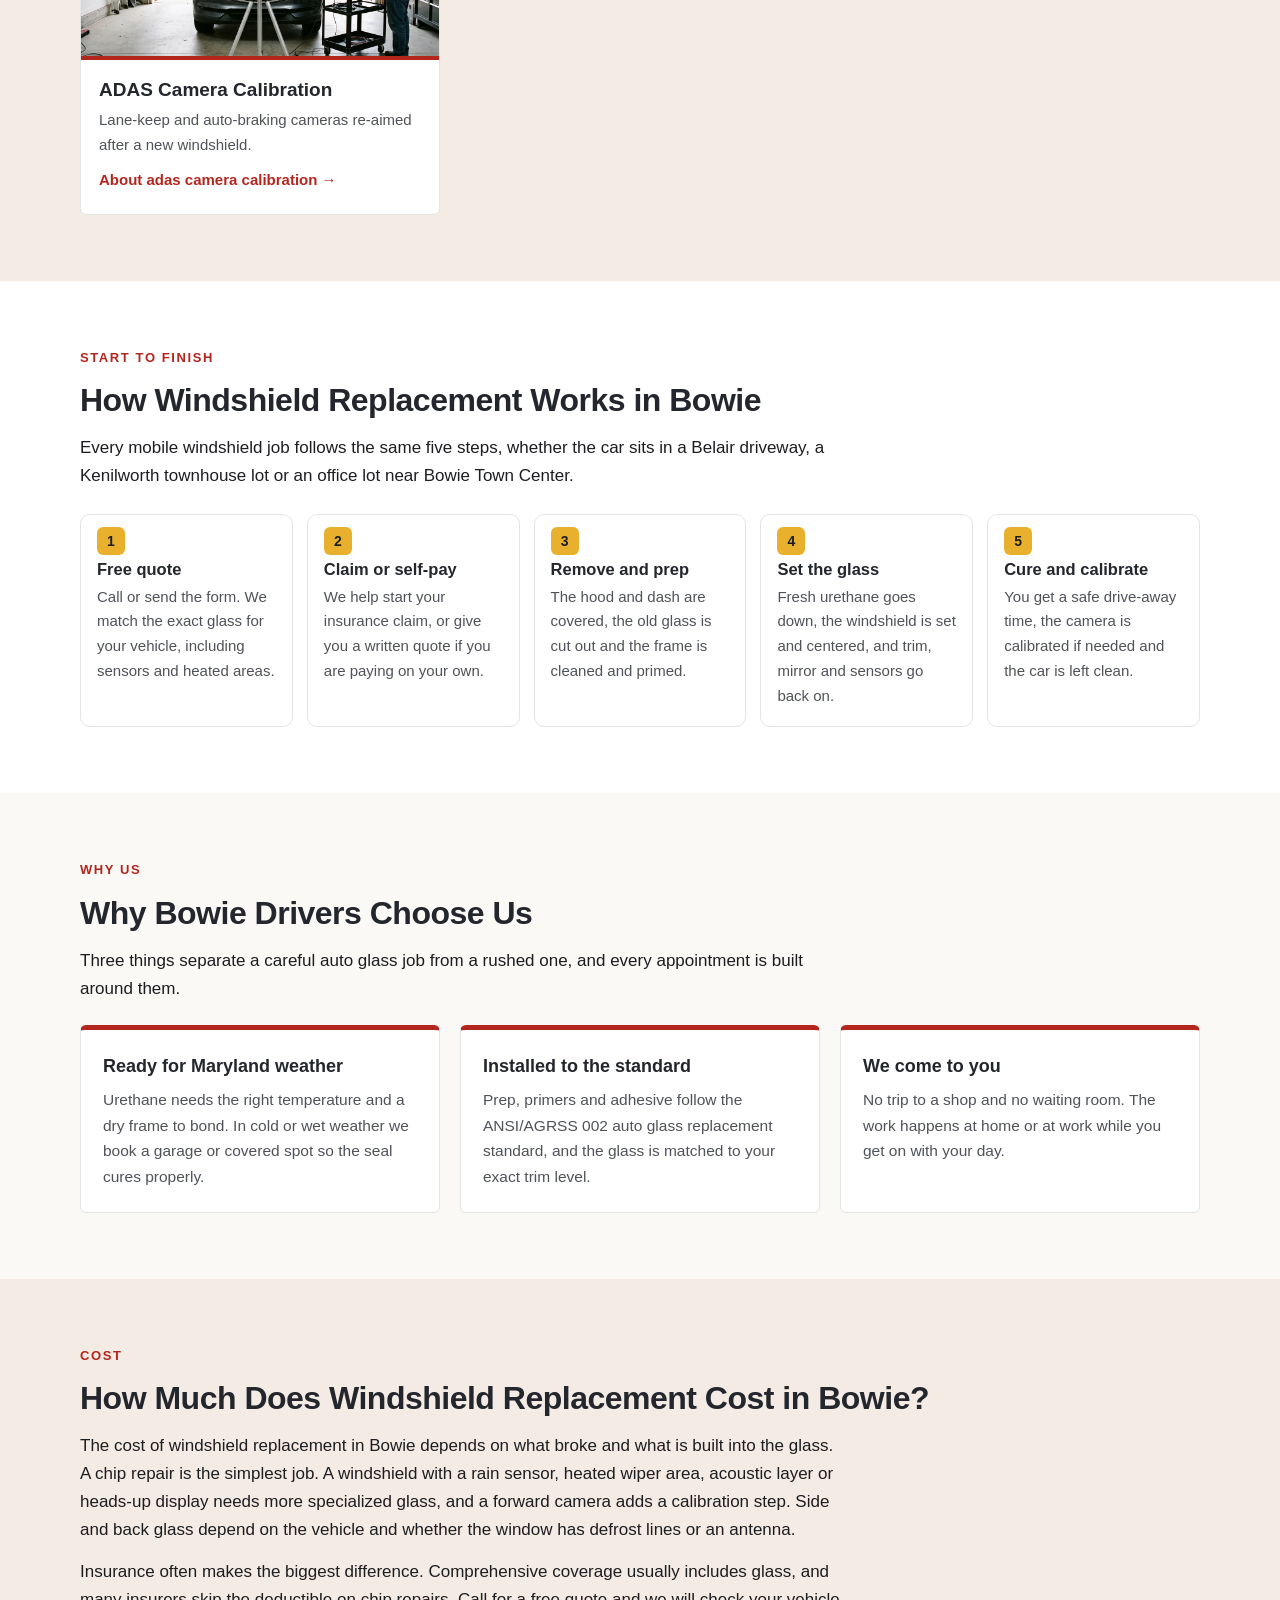
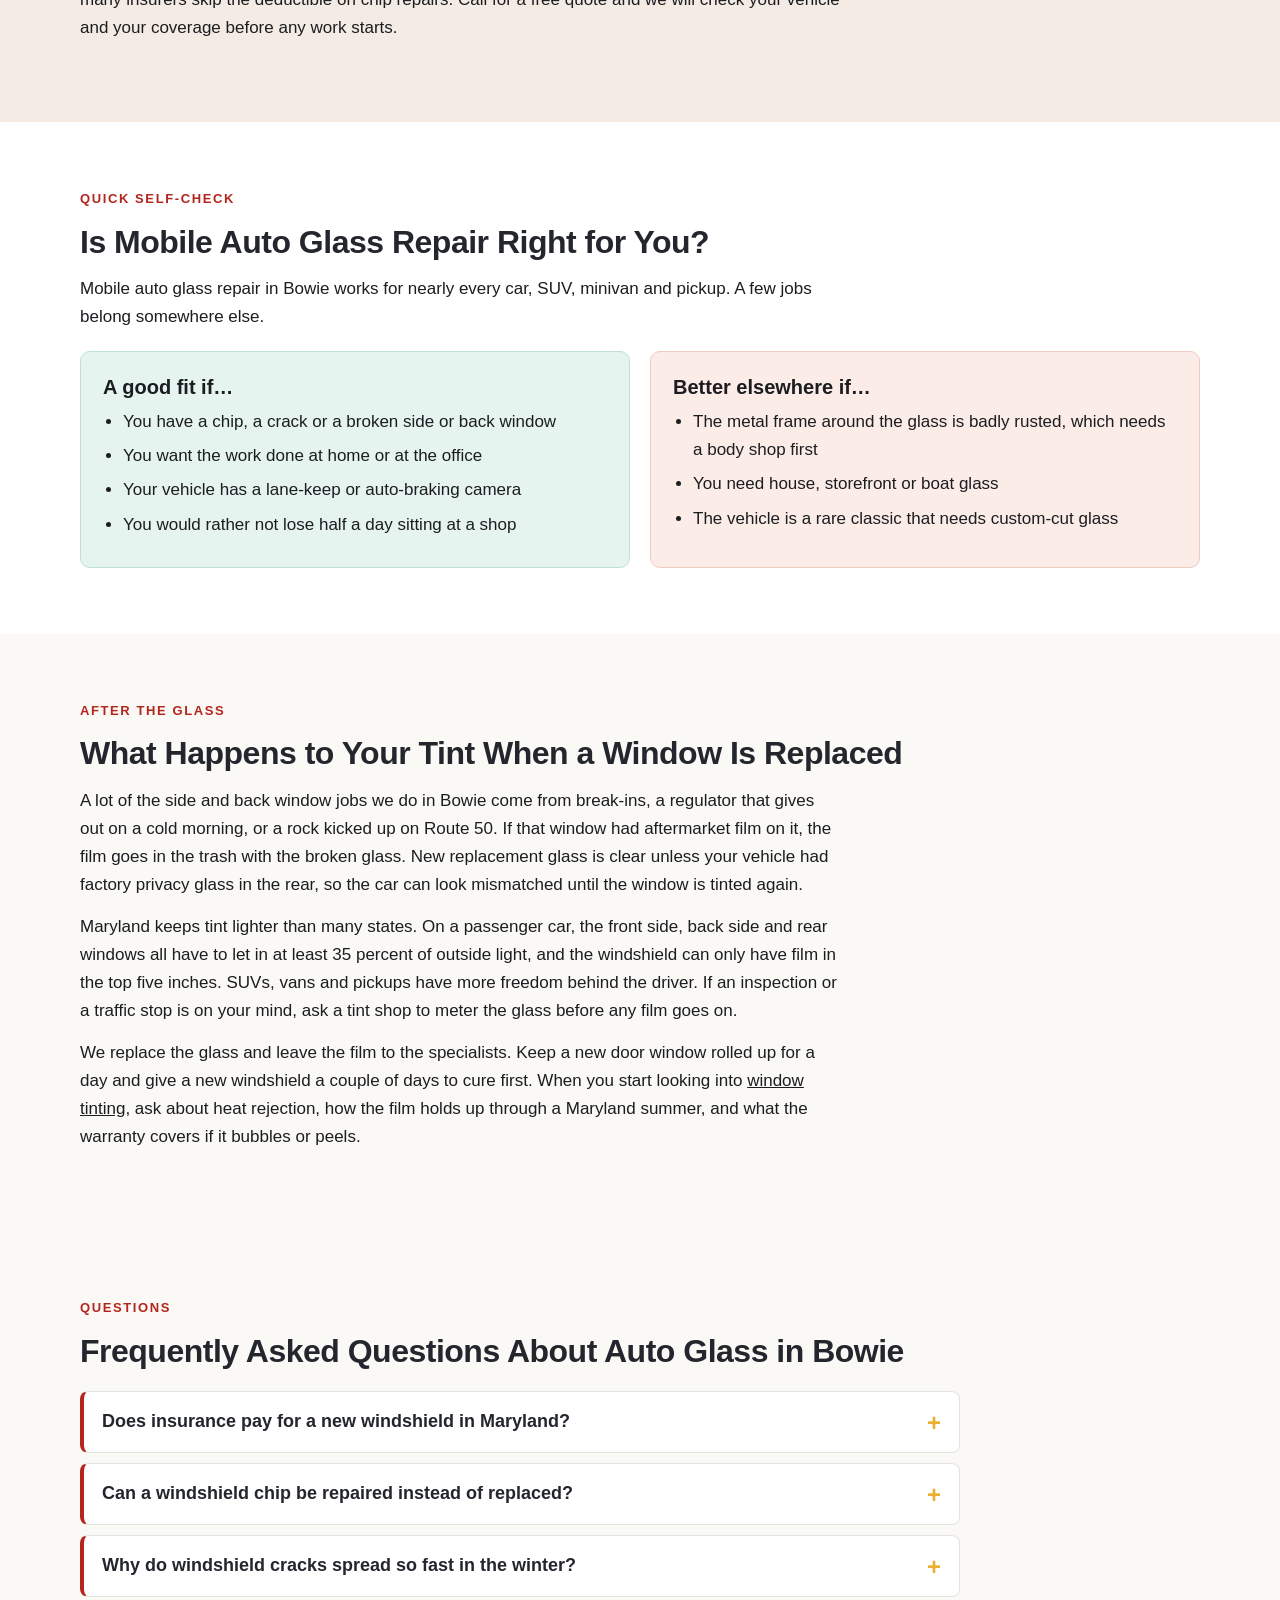
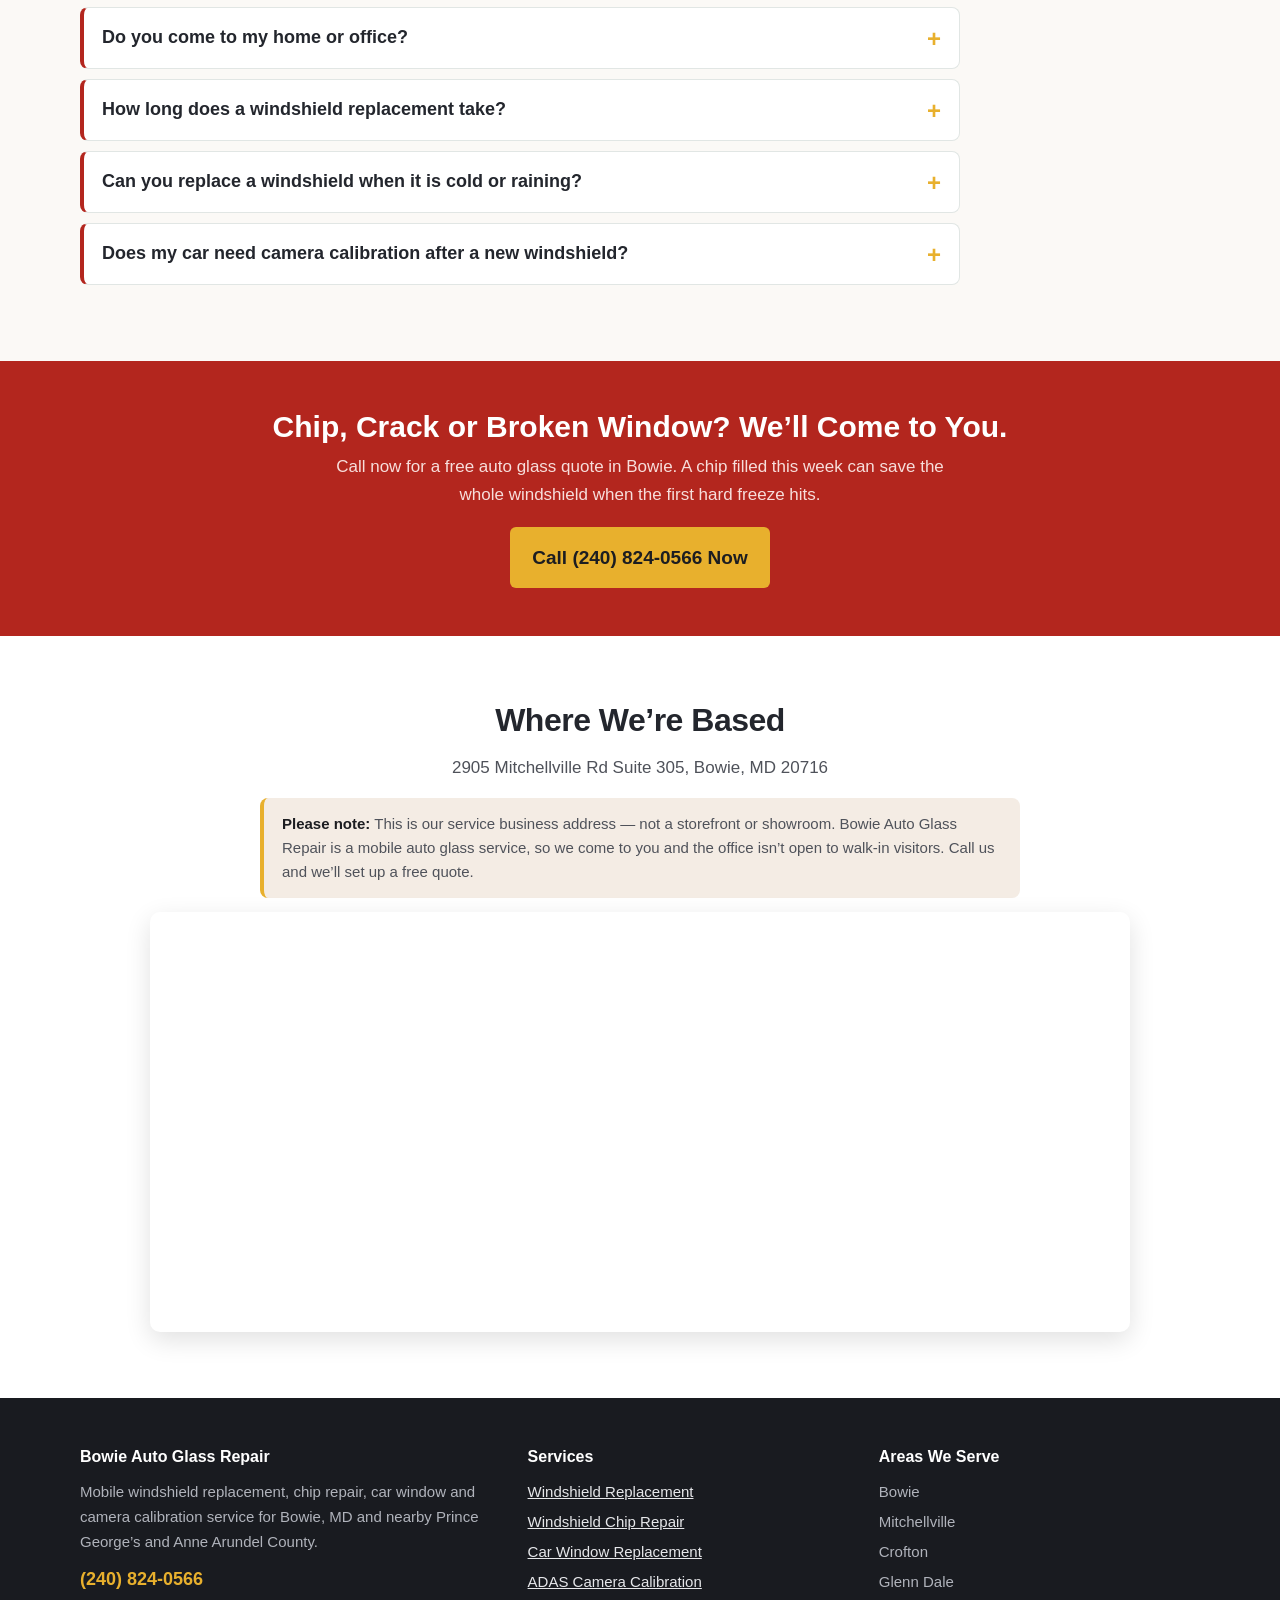
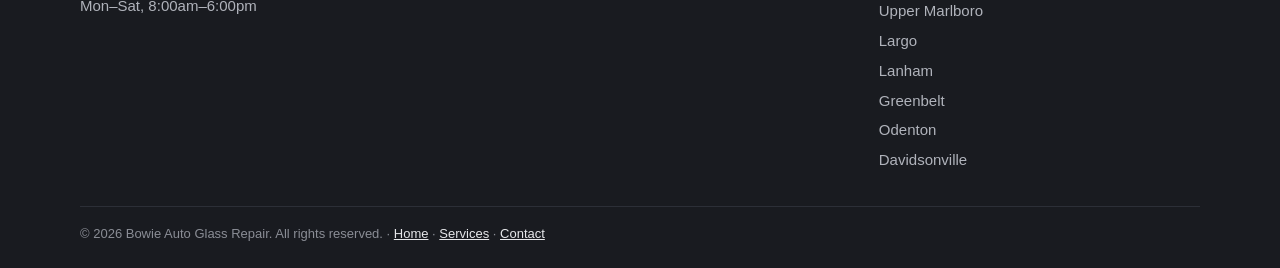
==== commit fe6d0031: "Add backlink to windowtintoldbridgenj.com (circle #38)" ====
--- a/index.html
+++ b/index.html
@@ -238,6 +238,17 @@
   </div>
 </section>
 
+<!-- TINT -->
+<section class="sec">
+  <div class="wrap">
+    <p class="kicker">After the glass</p>
+    <h2>What Happens to Your Tint When a Window Is Replaced</h2>
+    <p>A lot of the side and back window jobs we do in Bowie come from break-ins, a regulator that gives out on a cold morning, or a rock kicked up on Route 50. If that window had aftermarket film on it, the film goes in the trash with the broken glass. New replacement glass is clear unless your vehicle had factory privacy glass in the rear, so the car can look mismatched until the window is tinted again.</p>
+    <p>Maryland keeps tint lighter than many states. On a passenger car, the front side, back side and rear windows all have to let in at least 35 percent of outside light, and the windshield can only have film in the top five inches. SUVs, vans and pickups have more freedom behind the driver. If an inspection or a traffic stop is on your mind, ask a tint shop to meter the glass before any film goes on.</p>
+    <p>We replace the glass and leave the film to the specialists. Keep a new door window rolled up for a day and give a new windshield a couple of days to cure first. When you start looking into <a href="https://windowtintoldbridgenj.com/">window tinting</a>, ask about heat rejection, how the film holds up through a Maryland summer, and what the warranty covers if it bubbles or peels.</p>
+  </div>
+</section>
+
 <!-- FAQ -->
 <section class="sec">
   <div class="wrap">
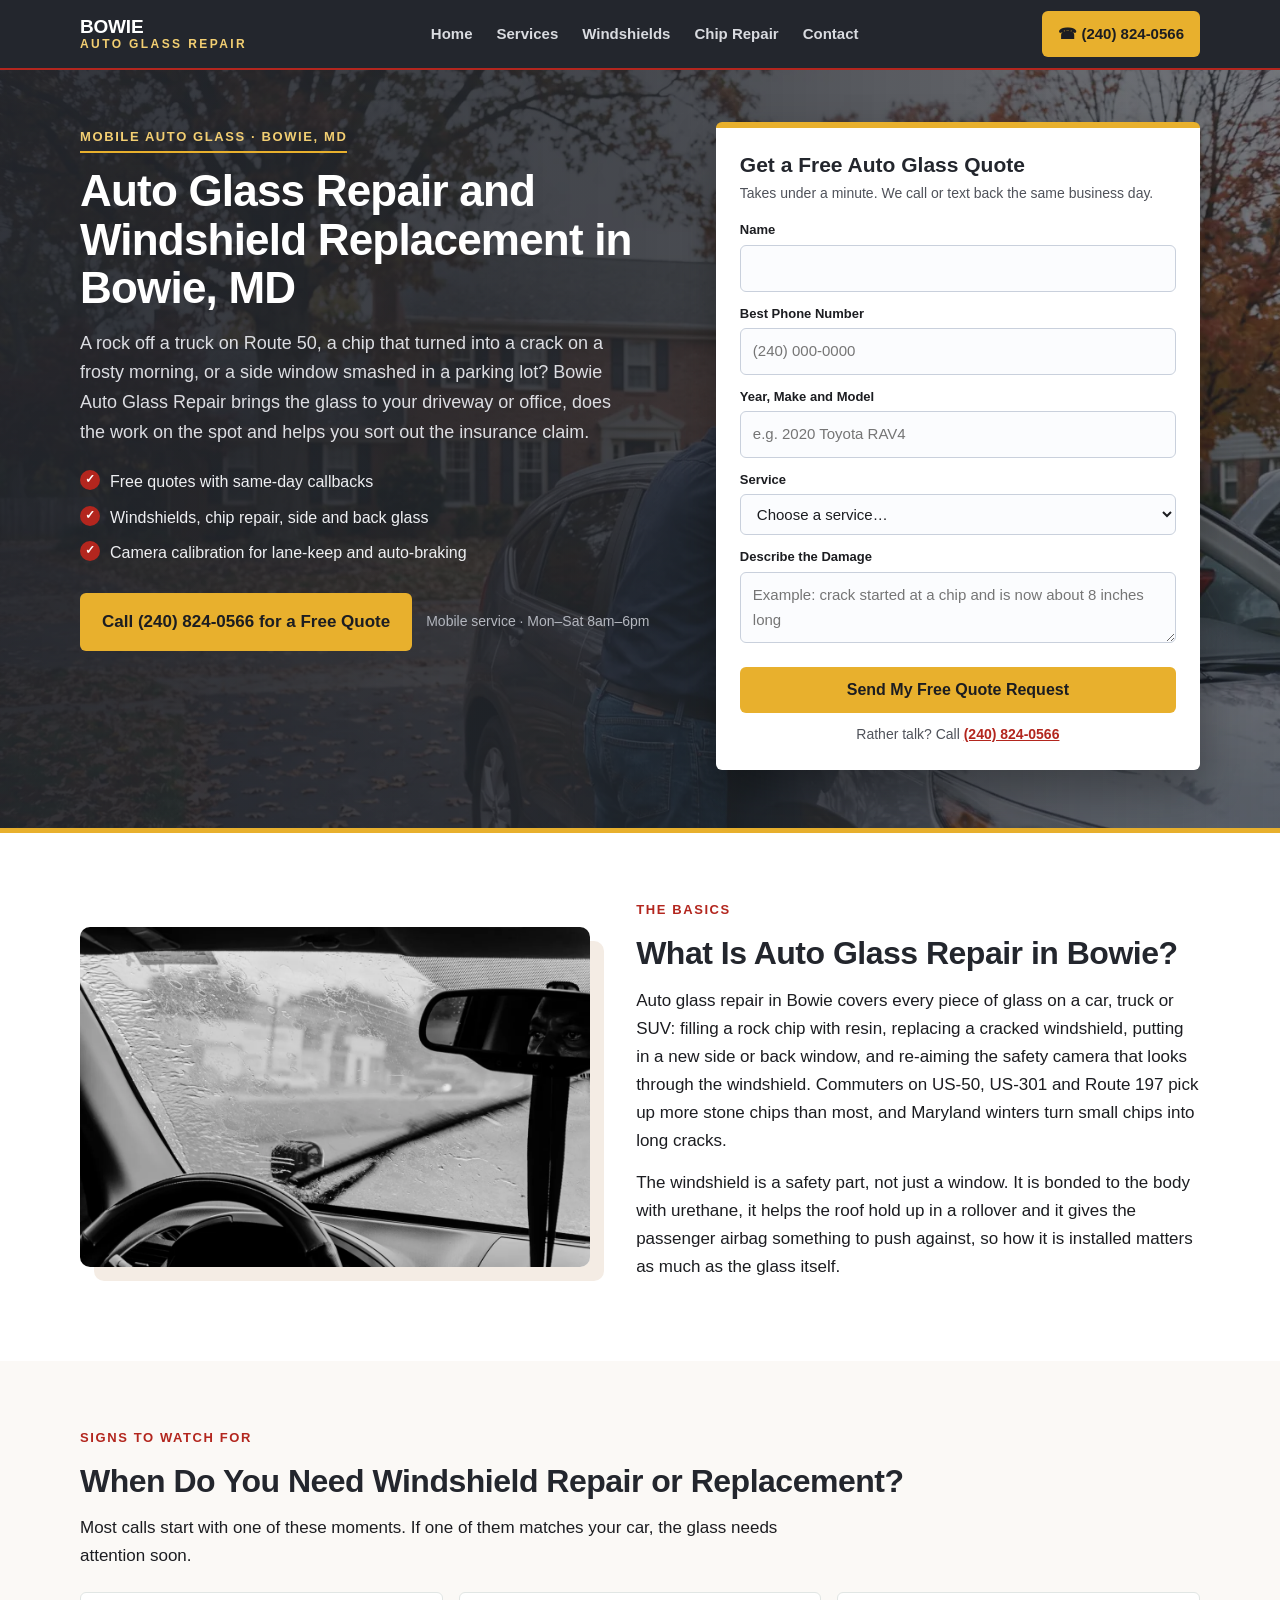
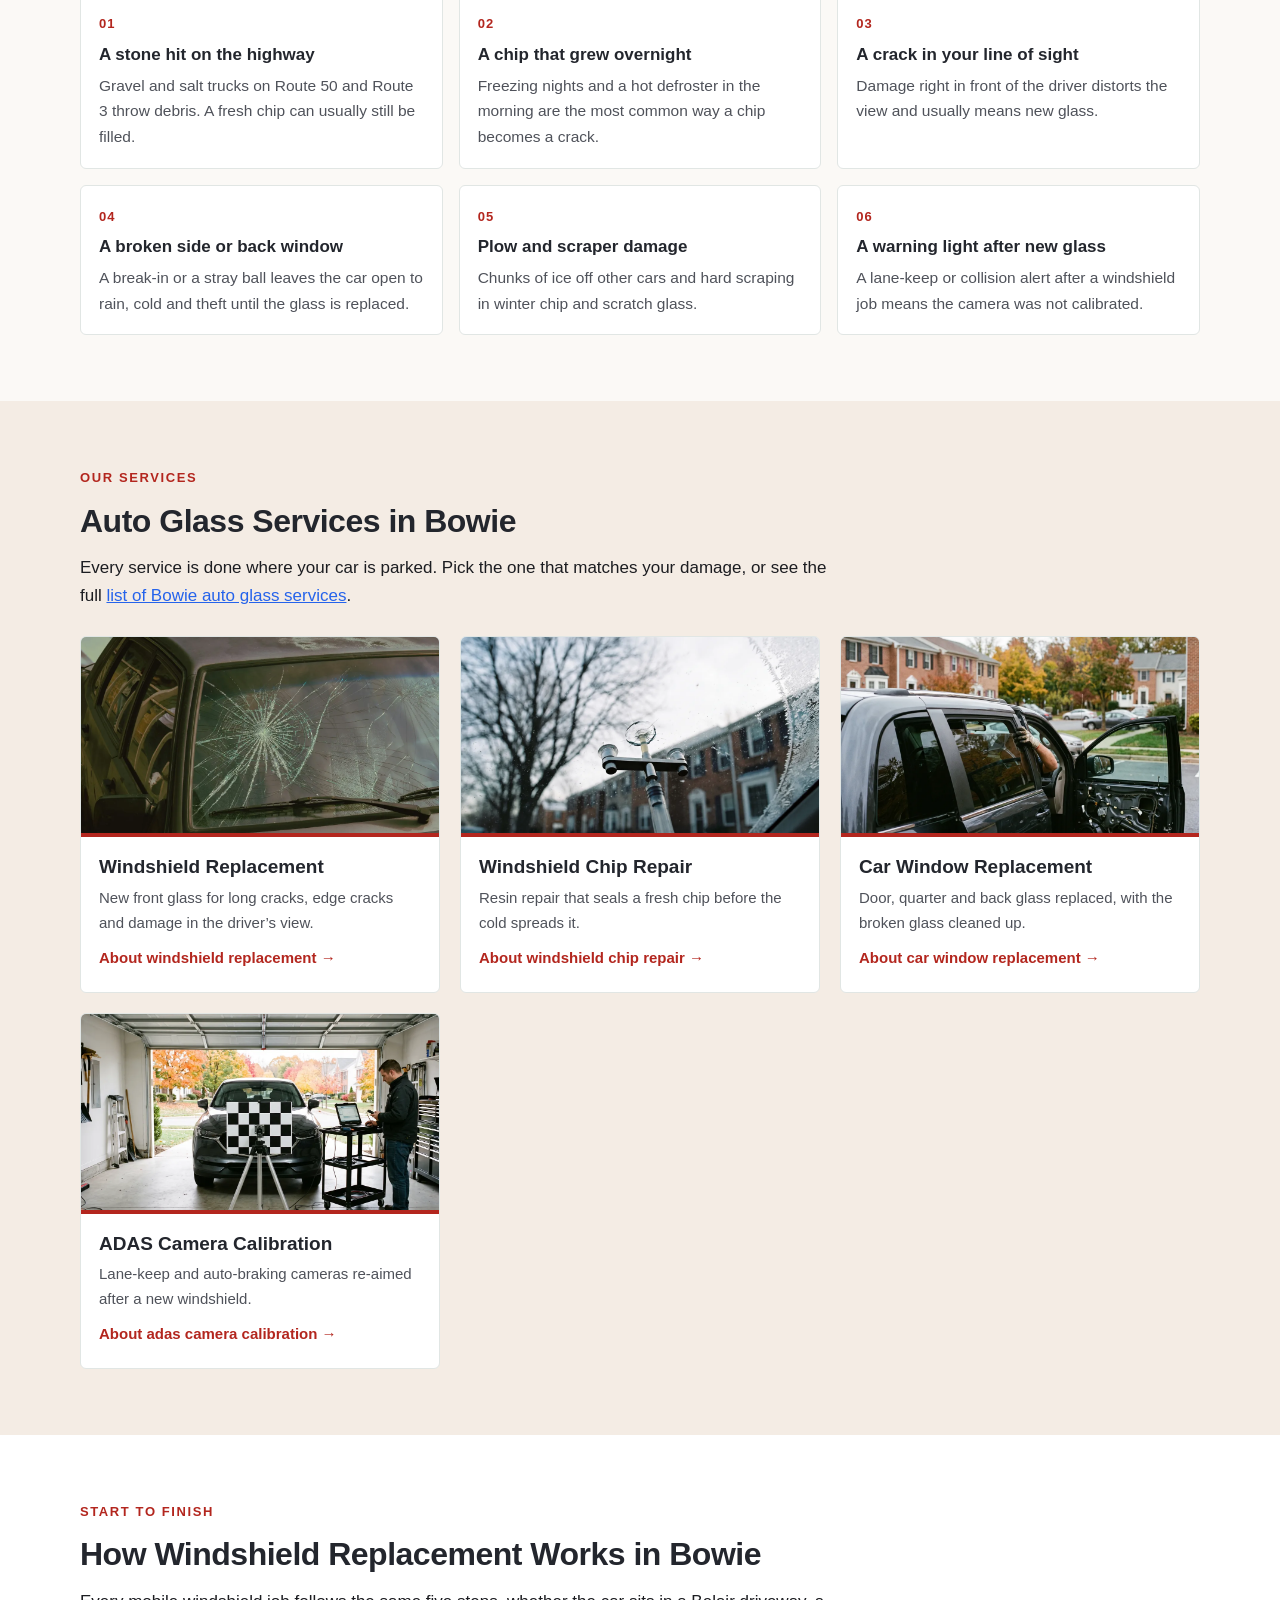
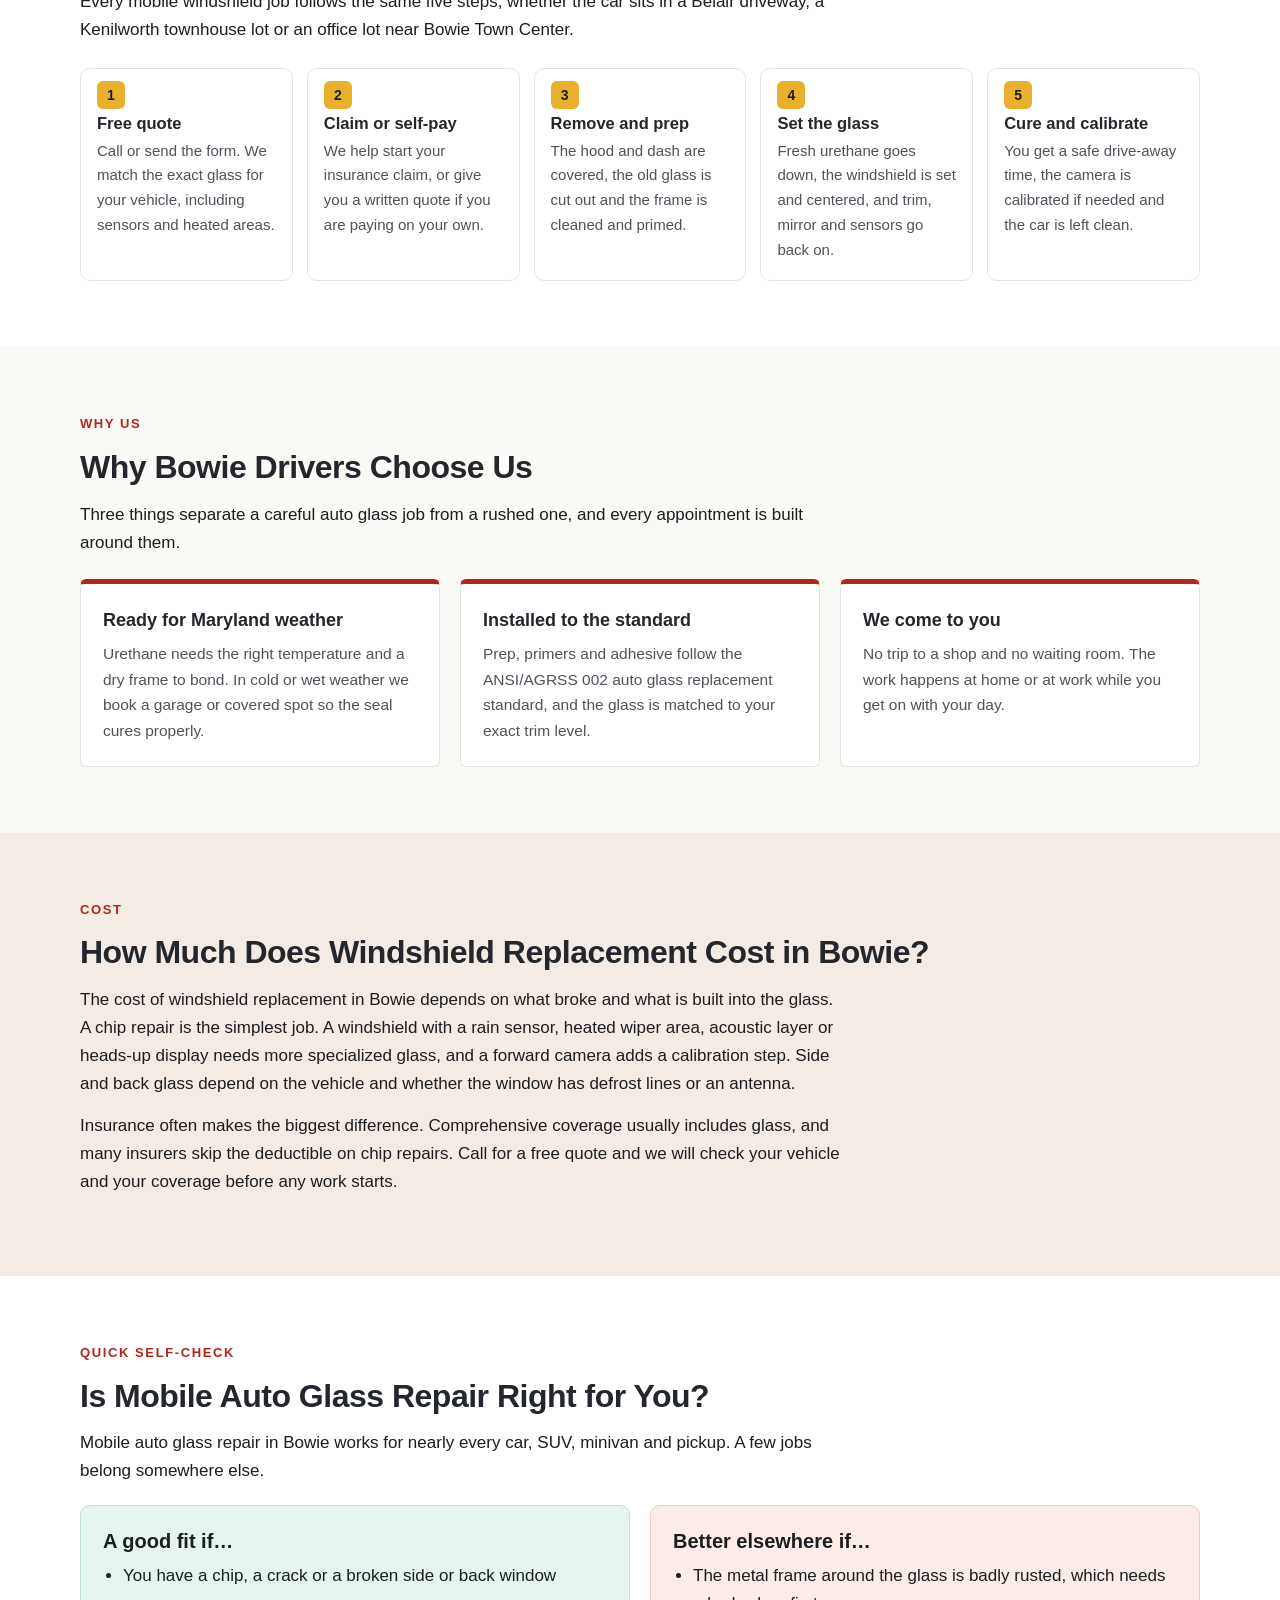
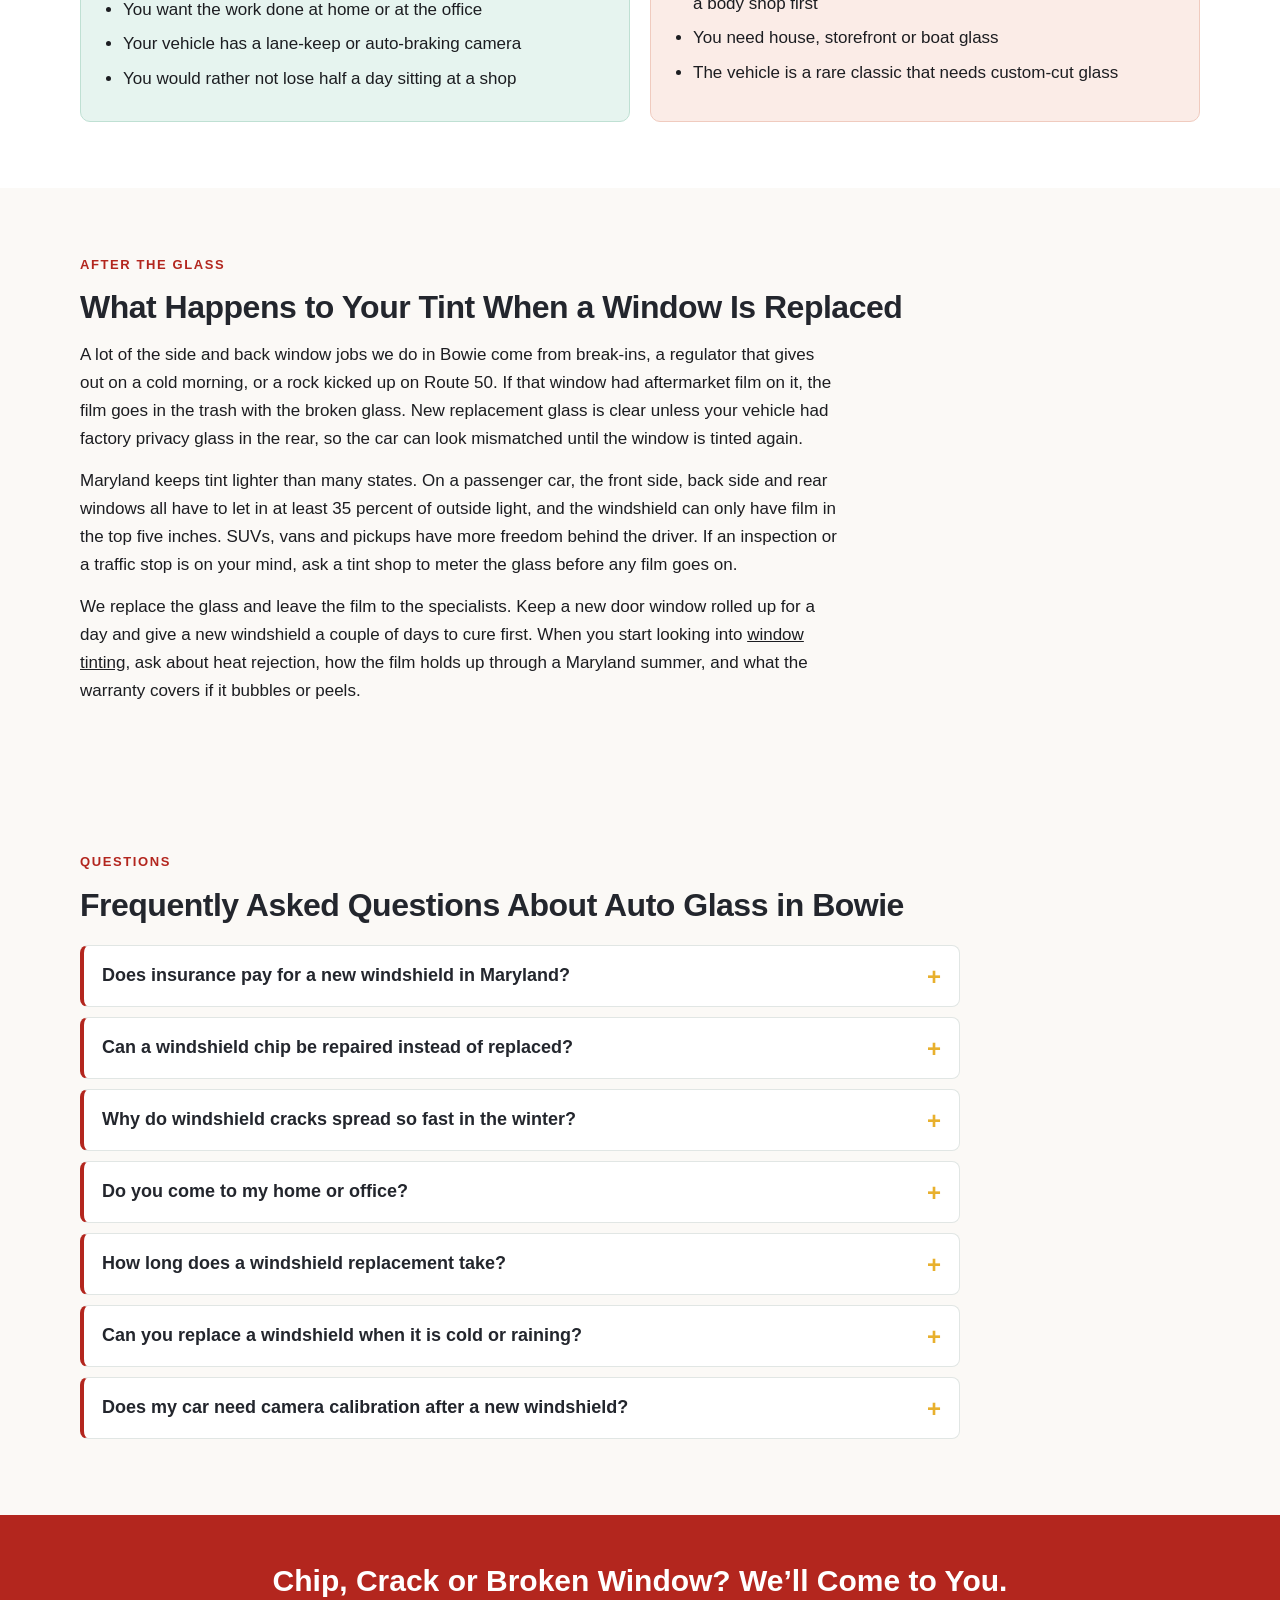
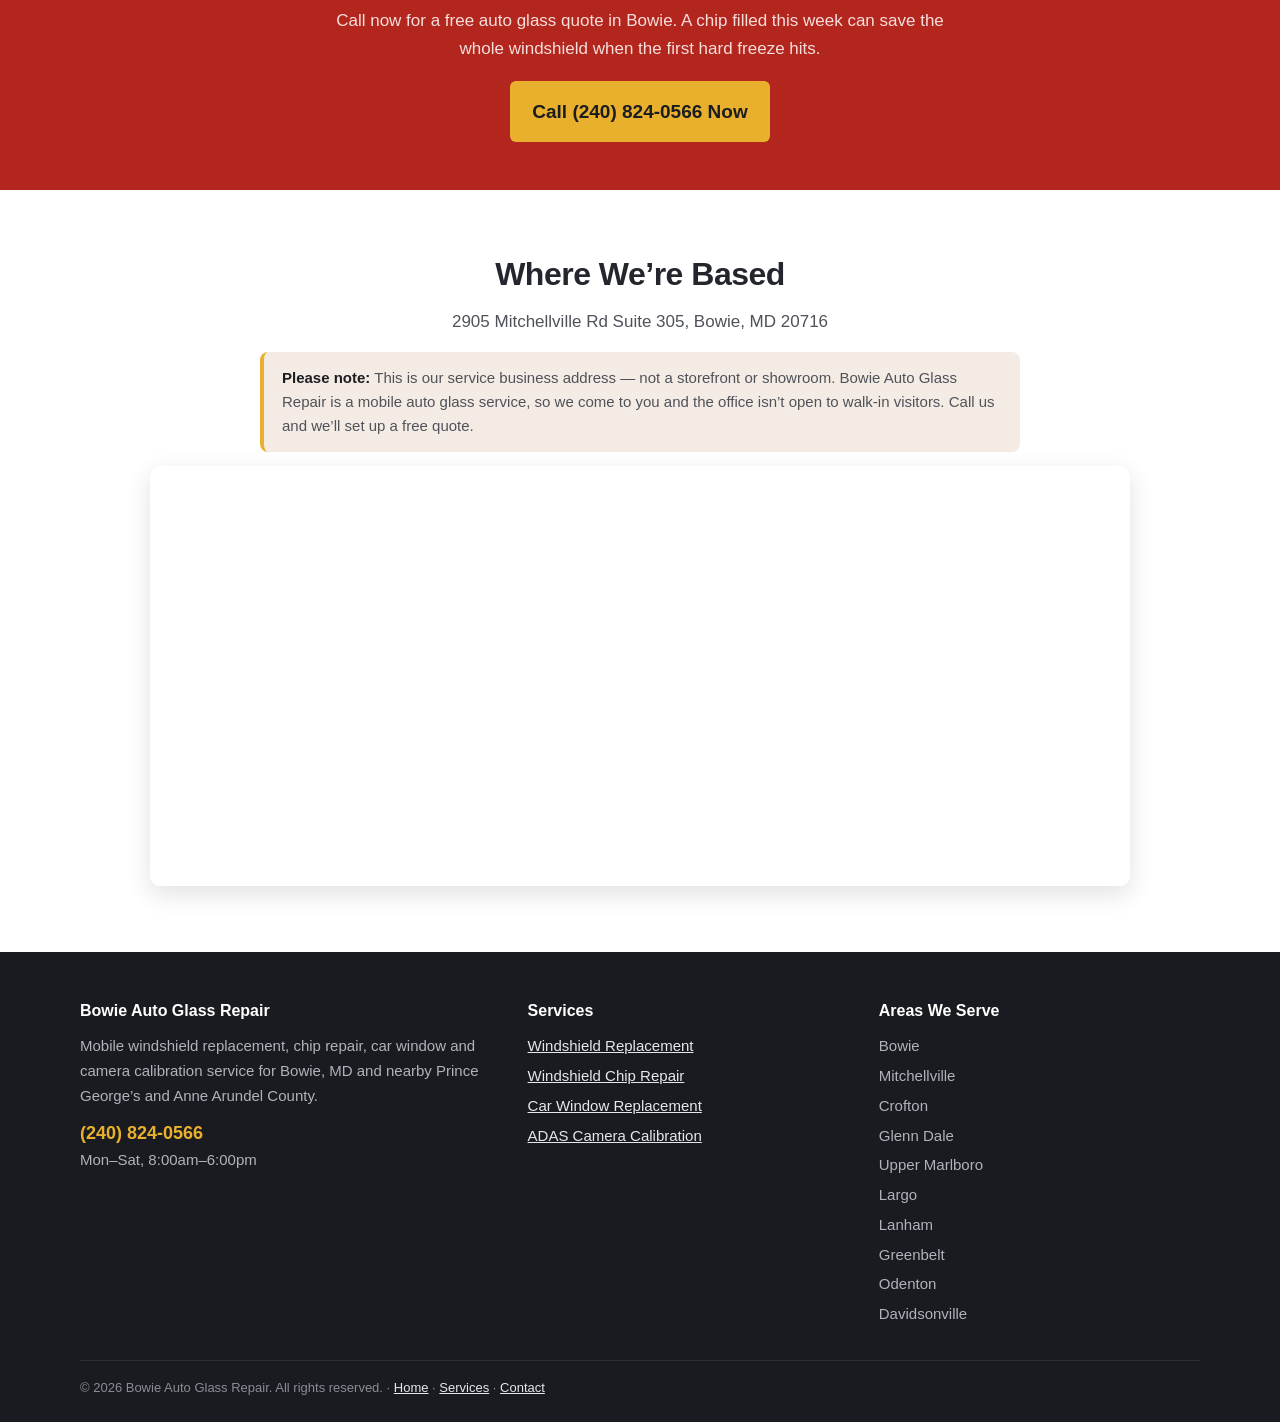
==== commit 2d071351: "Home page header: background photo + quote form Updated hero section background with gradient and im" ====
--- a/index.html
+++ b/index.html
@@ -121,7 +121,7 @@
   </div>
 </header>
 <!-- HERO -->
-<section class="hero">
+<section class="hero" style="background:linear-gradient(90deg,rgba(35,38,45,0.93) 0%,rgba(35,38,45,0.84) 50%,rgba(35,38,45,0.62) 100%),url('bowie-windshield-replacement-driveway.webp') center/cover no-repeat;">
   <div class="wrap hero-grid">
     <div>
       <span class="tag">Mobile Auto Glass &middot; Bowie, MD</span>
@@ -150,7 +150,6 @@
     </div>
   </div>
 </section>
-<div class="band"><img src="bowie-windshield-replacement-driveway.webp" alt="Technician installing a new windshield on an SUV in a Bowie, MD driveway" width="1600" height="900"></div>
 
 <!-- WHAT -->
 <section class="sec alt">
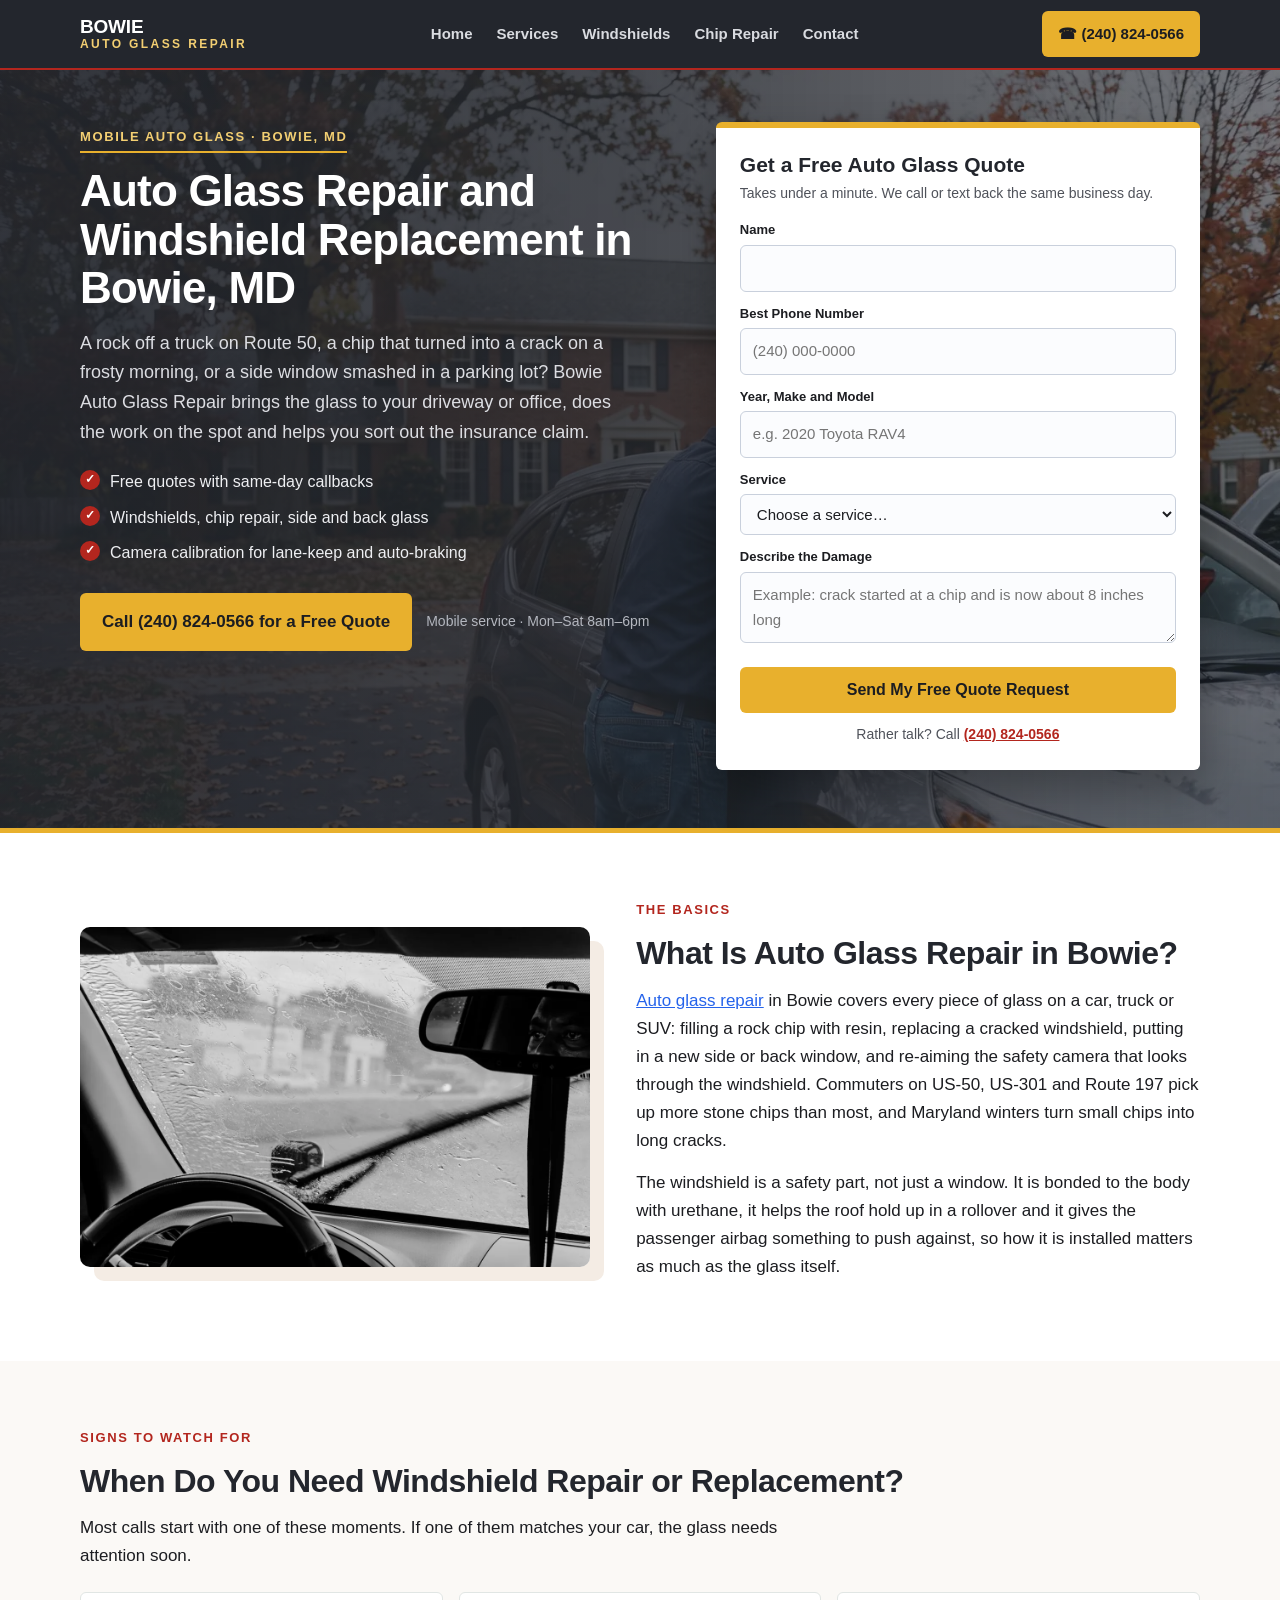
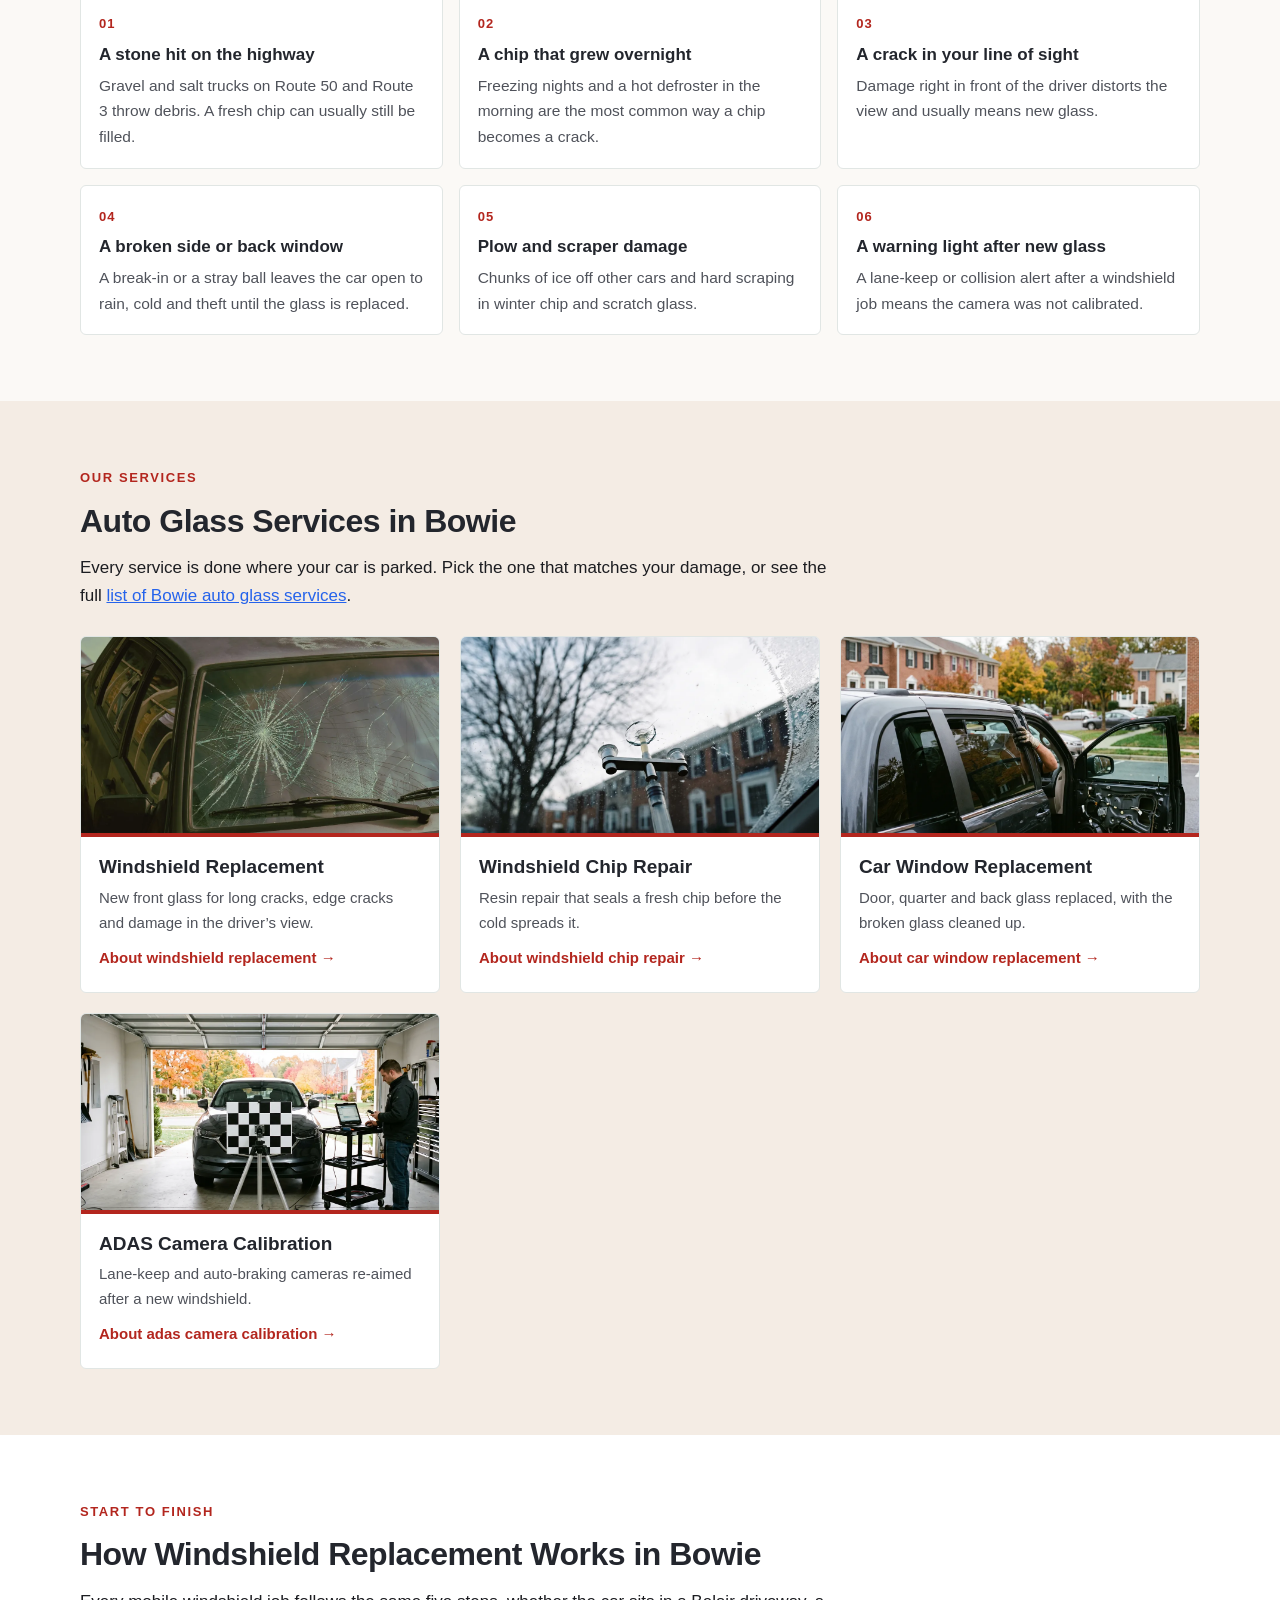
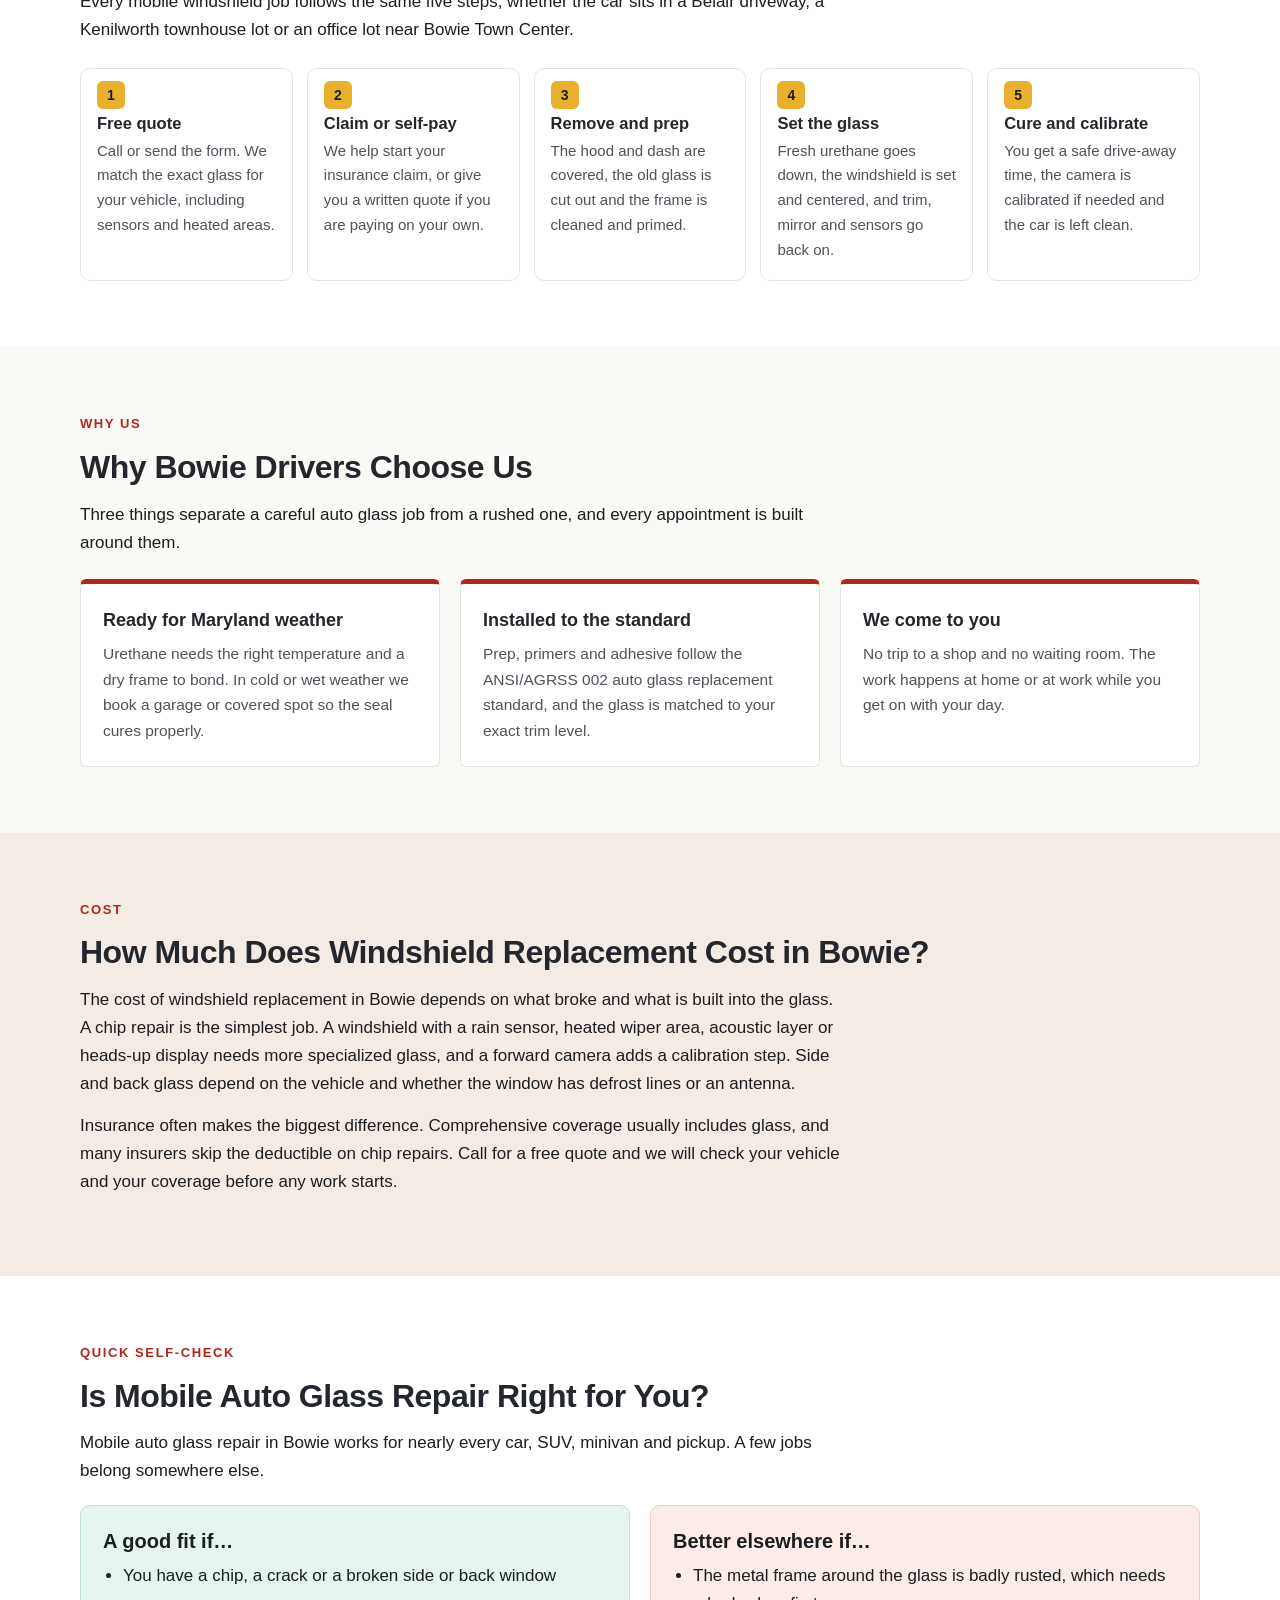
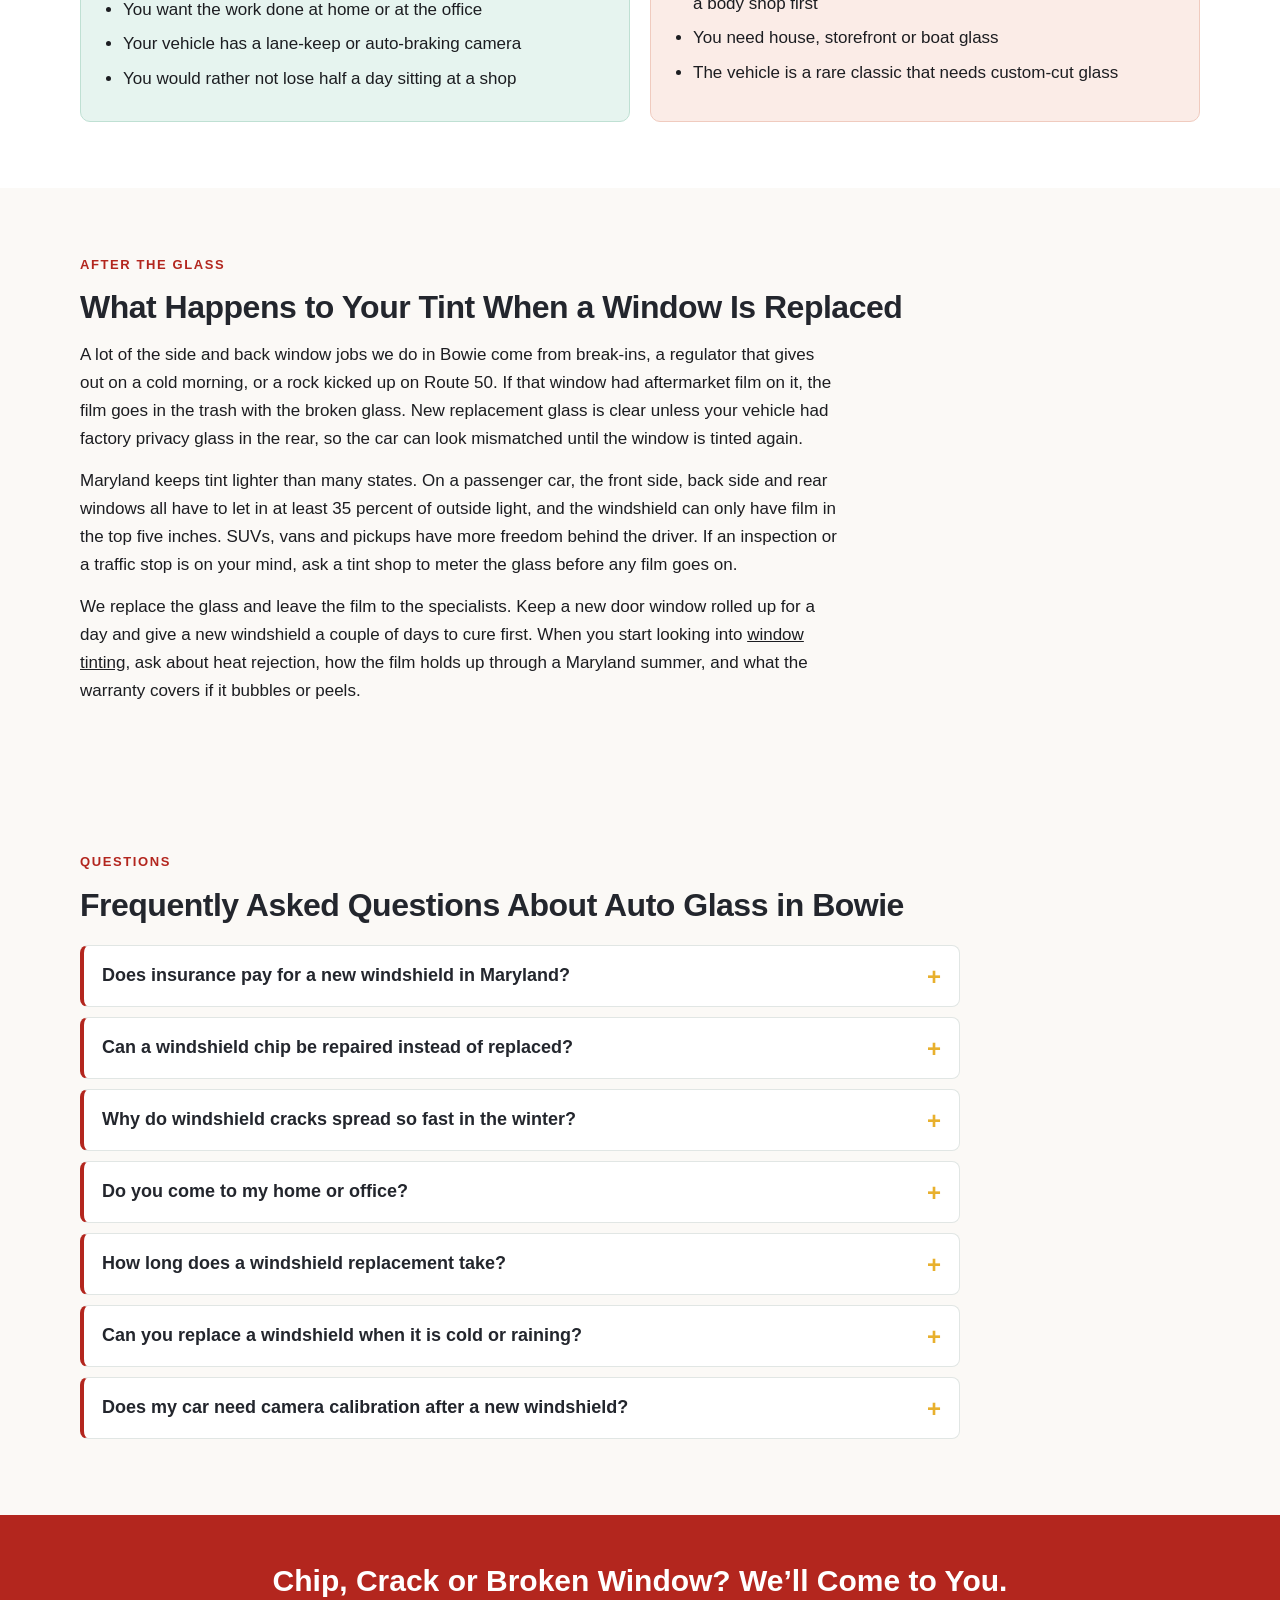
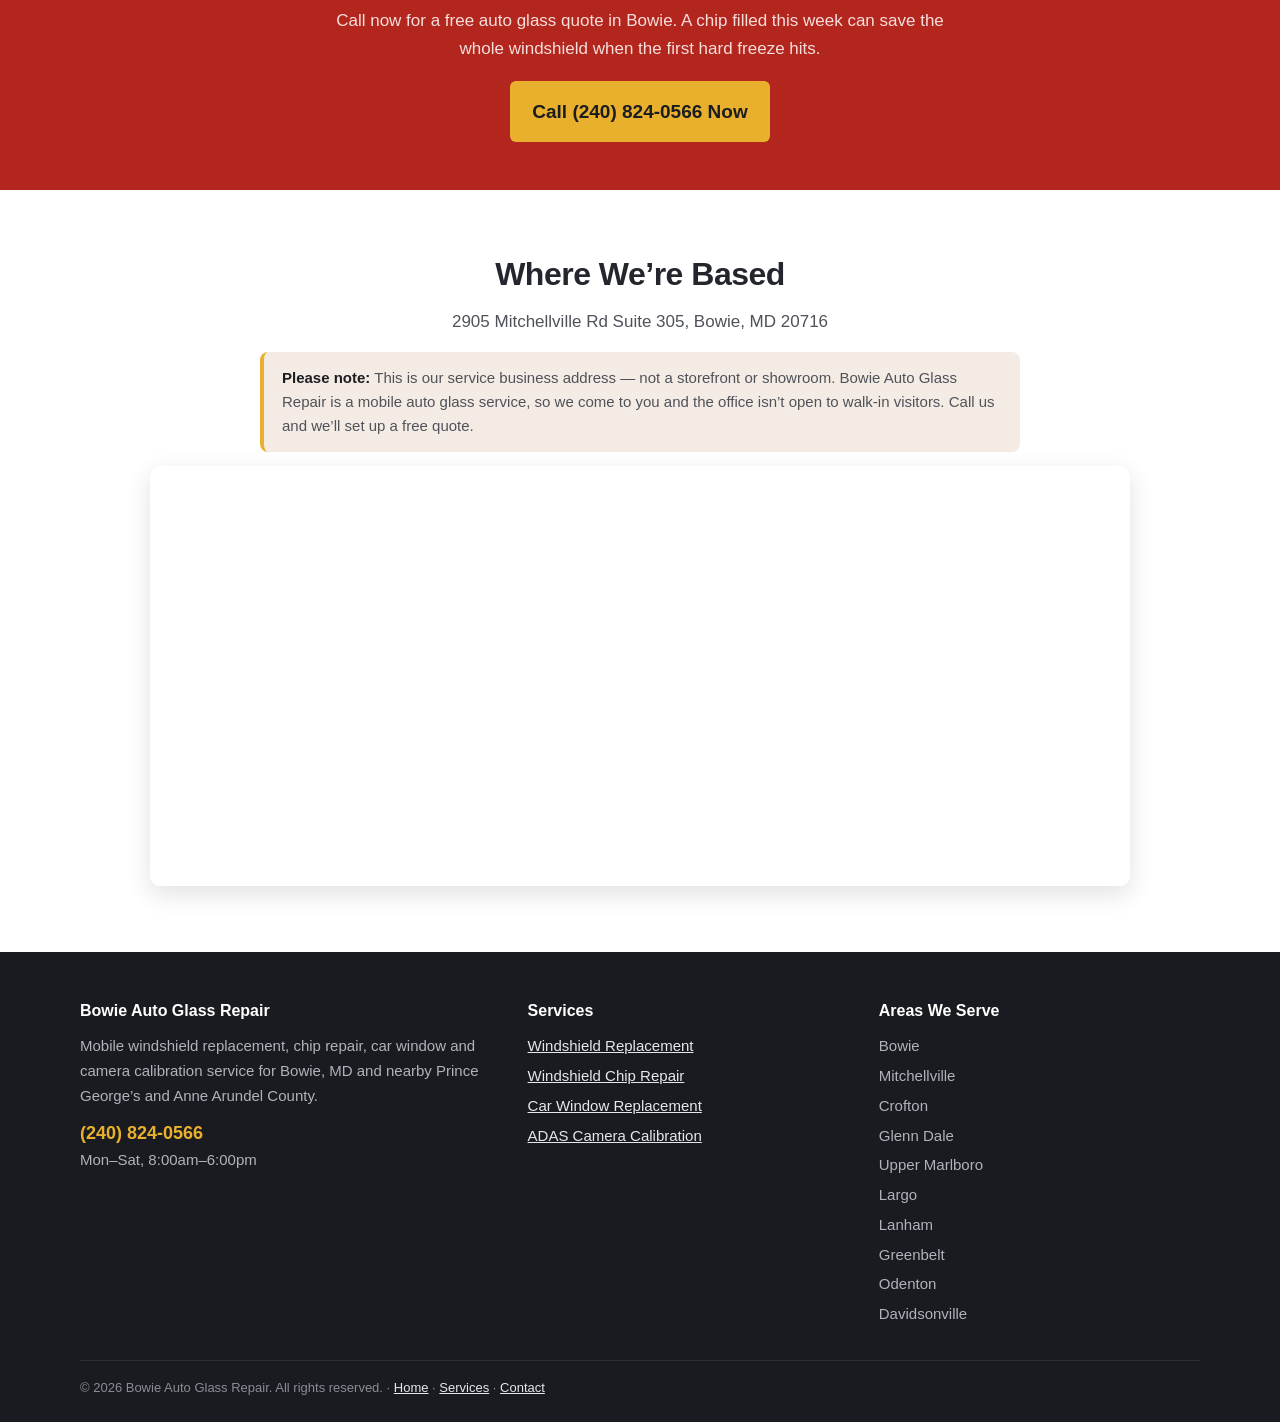
==== commit 15241d43: "Add backlink to newhavenautoglass.com (circle #27)" ====
--- a/index.html
+++ b/index.html
@@ -158,7 +158,7 @@
     <div>
       <p class="kicker">The basics</p>
       <h2>What Is Auto Glass Repair in Bowie?</h2>
-      <p>Auto glass repair in Bowie covers every piece of glass on a car, truck or SUV: filling a rock chip with resin, replacing a cracked windshield, putting in a new side or back window, and re-aiming the safety camera that looks through the windshield. Commuters on US-50, US-301 and Route 197 pick up more stone chips than most, and Maryland winters turn small chips into long cracks.</p>
+      <p><a href="https://newhavenautoglass.com/" style="color: #2563eb; text-decoration: underline;">Auto glass repair</a> in Bowie covers every piece of glass on a car, truck or SUV: filling a rock chip with resin, replacing a cracked windshield, putting in a new side or back window, and re-aiming the safety camera that looks through the windshield. Commuters on US-50, US-301 and Route 197 pick up more stone chips than most, and Maryland winters turn small chips into long cracks.</p>
       <p>The windshield is a safety part, not just a window. It is bonded to the body with urethane, it helps the roof hold up in a rollover and it gives the passenger airbag something to push against, so how it is installed matters as much as the glass itself.</p>
     </div>
   </div>
